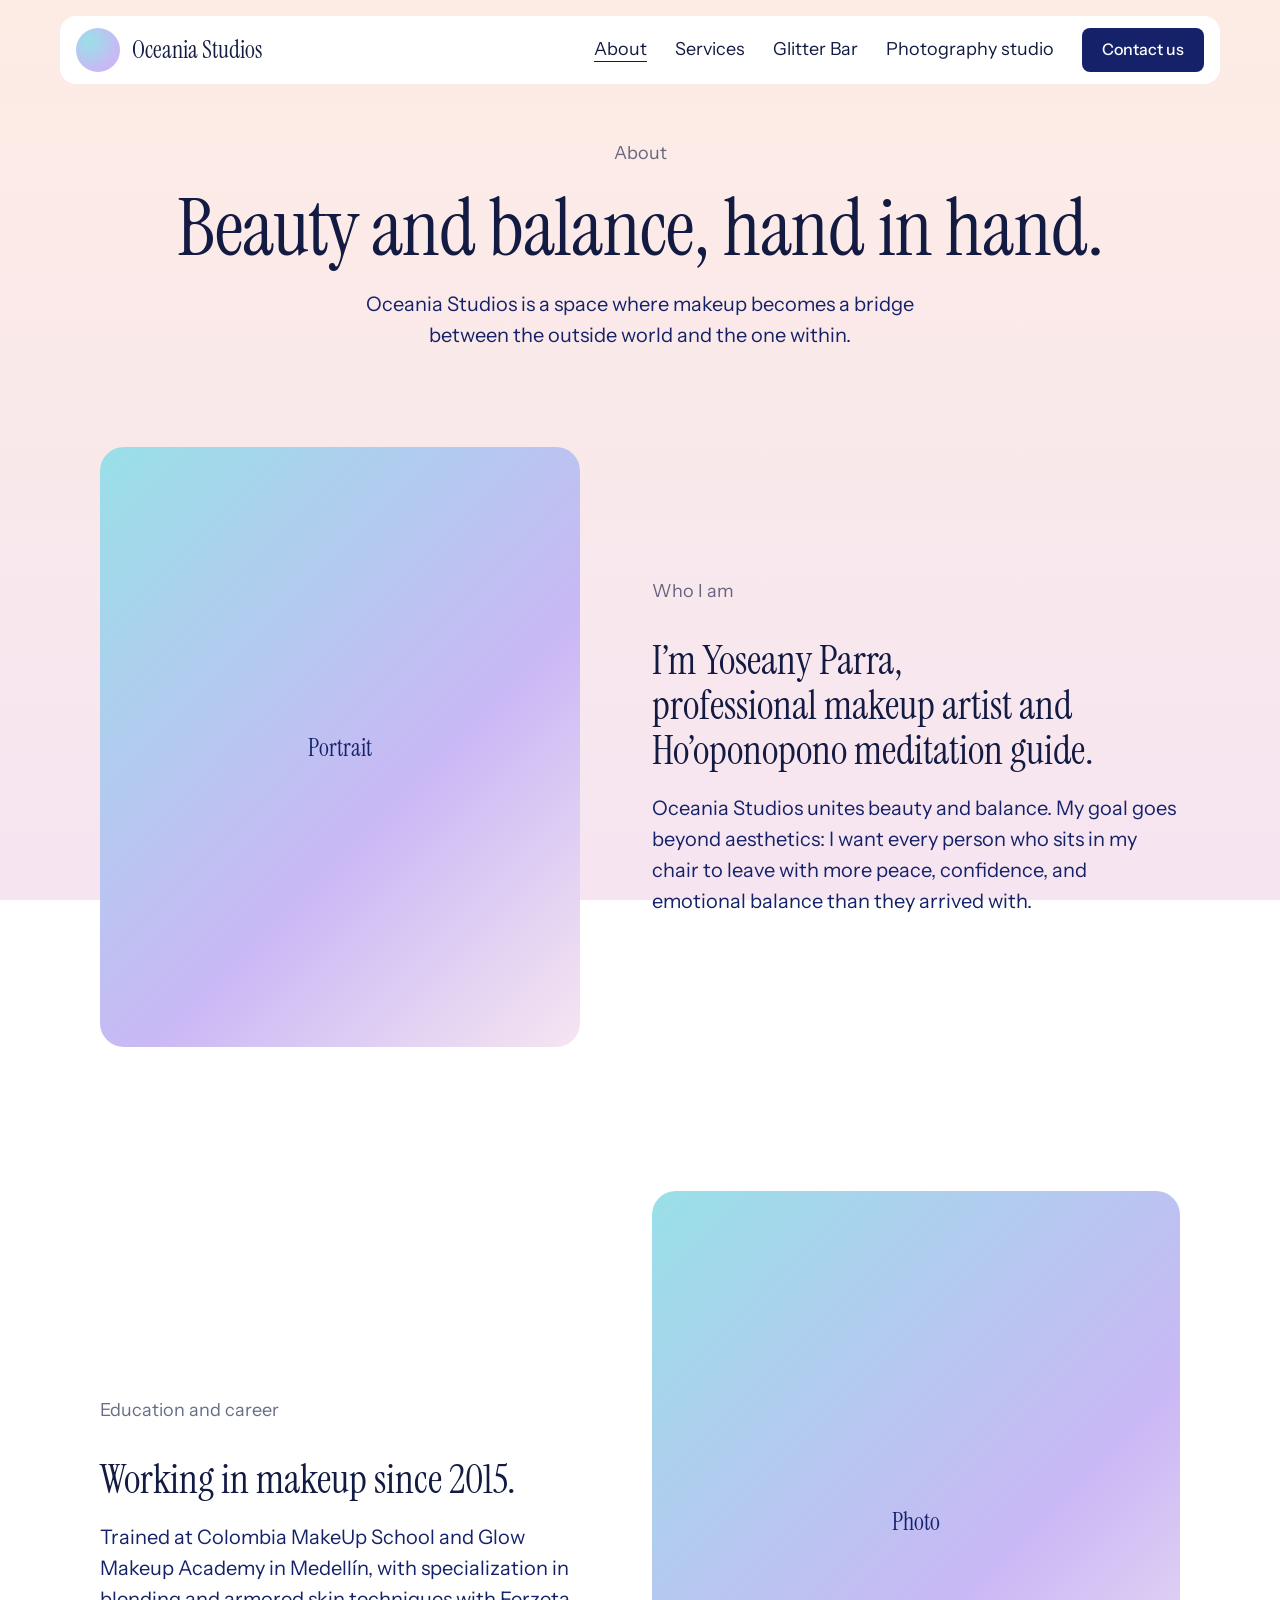
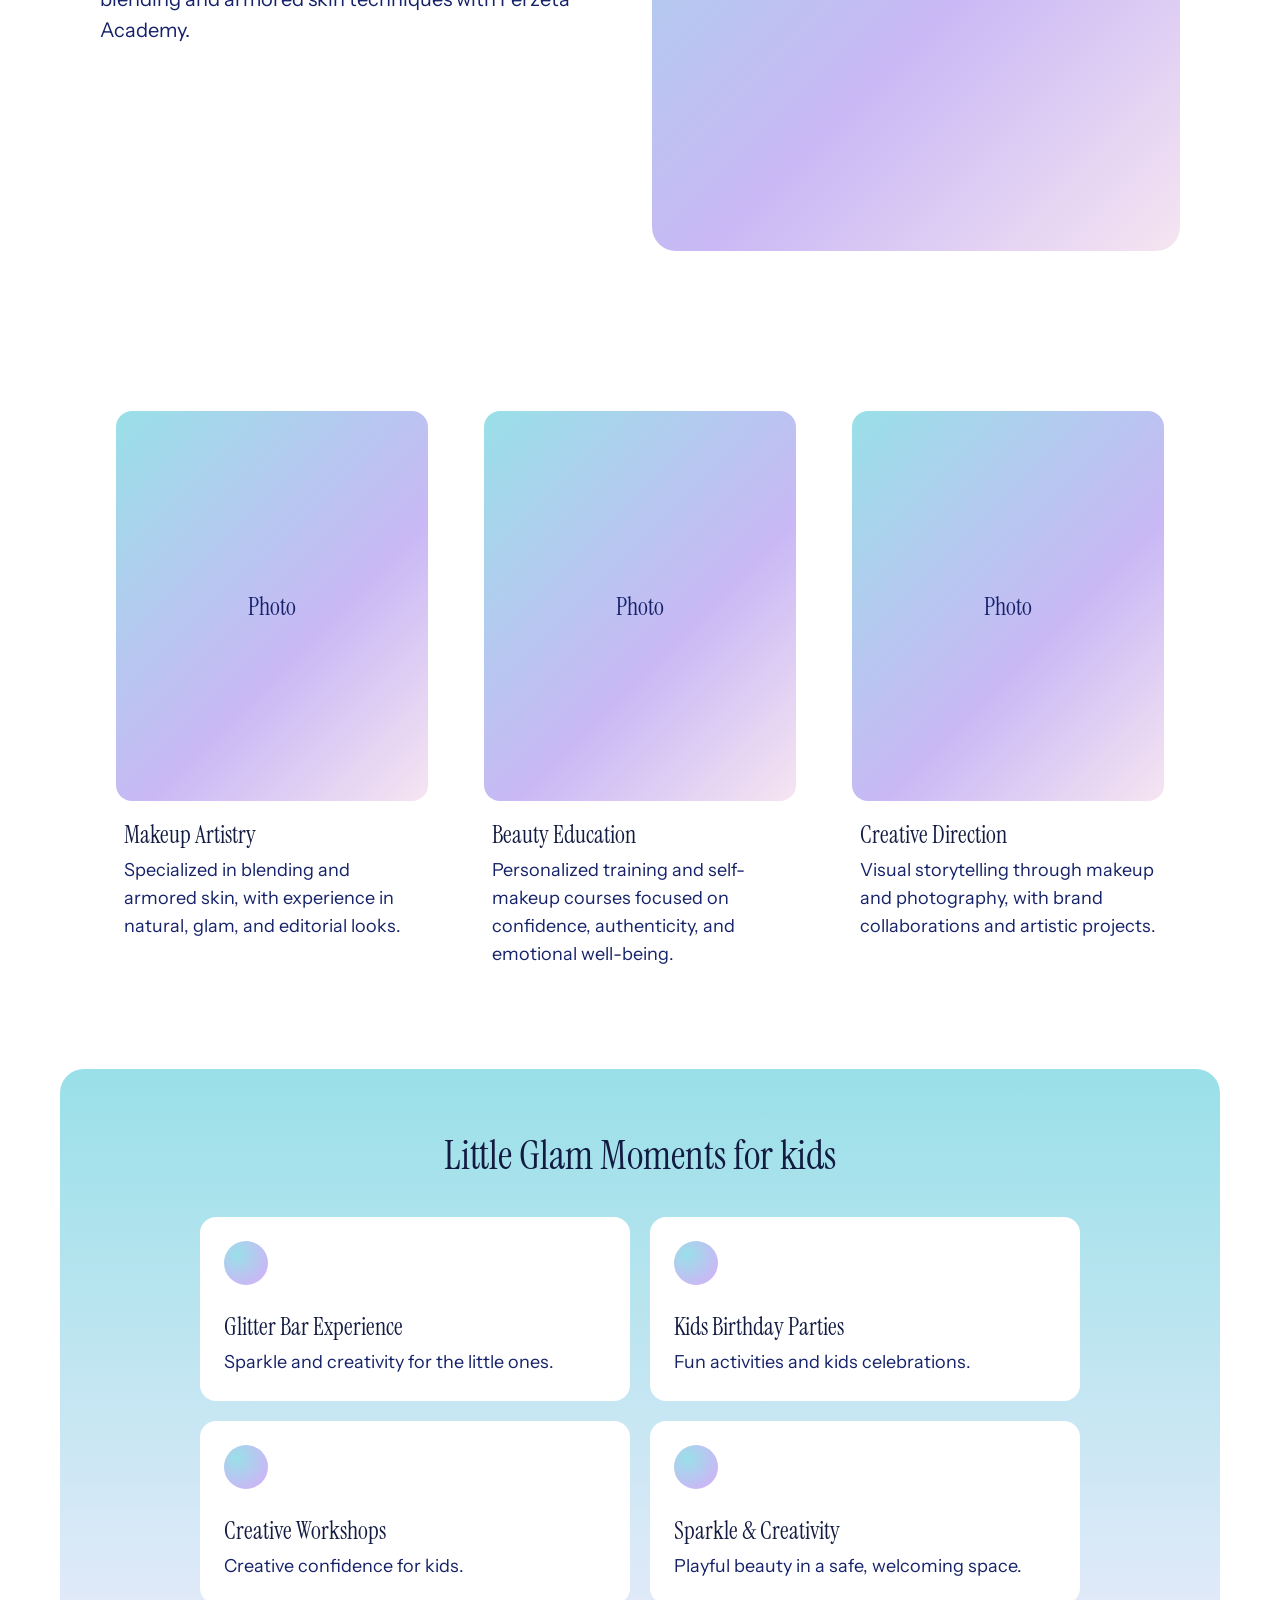
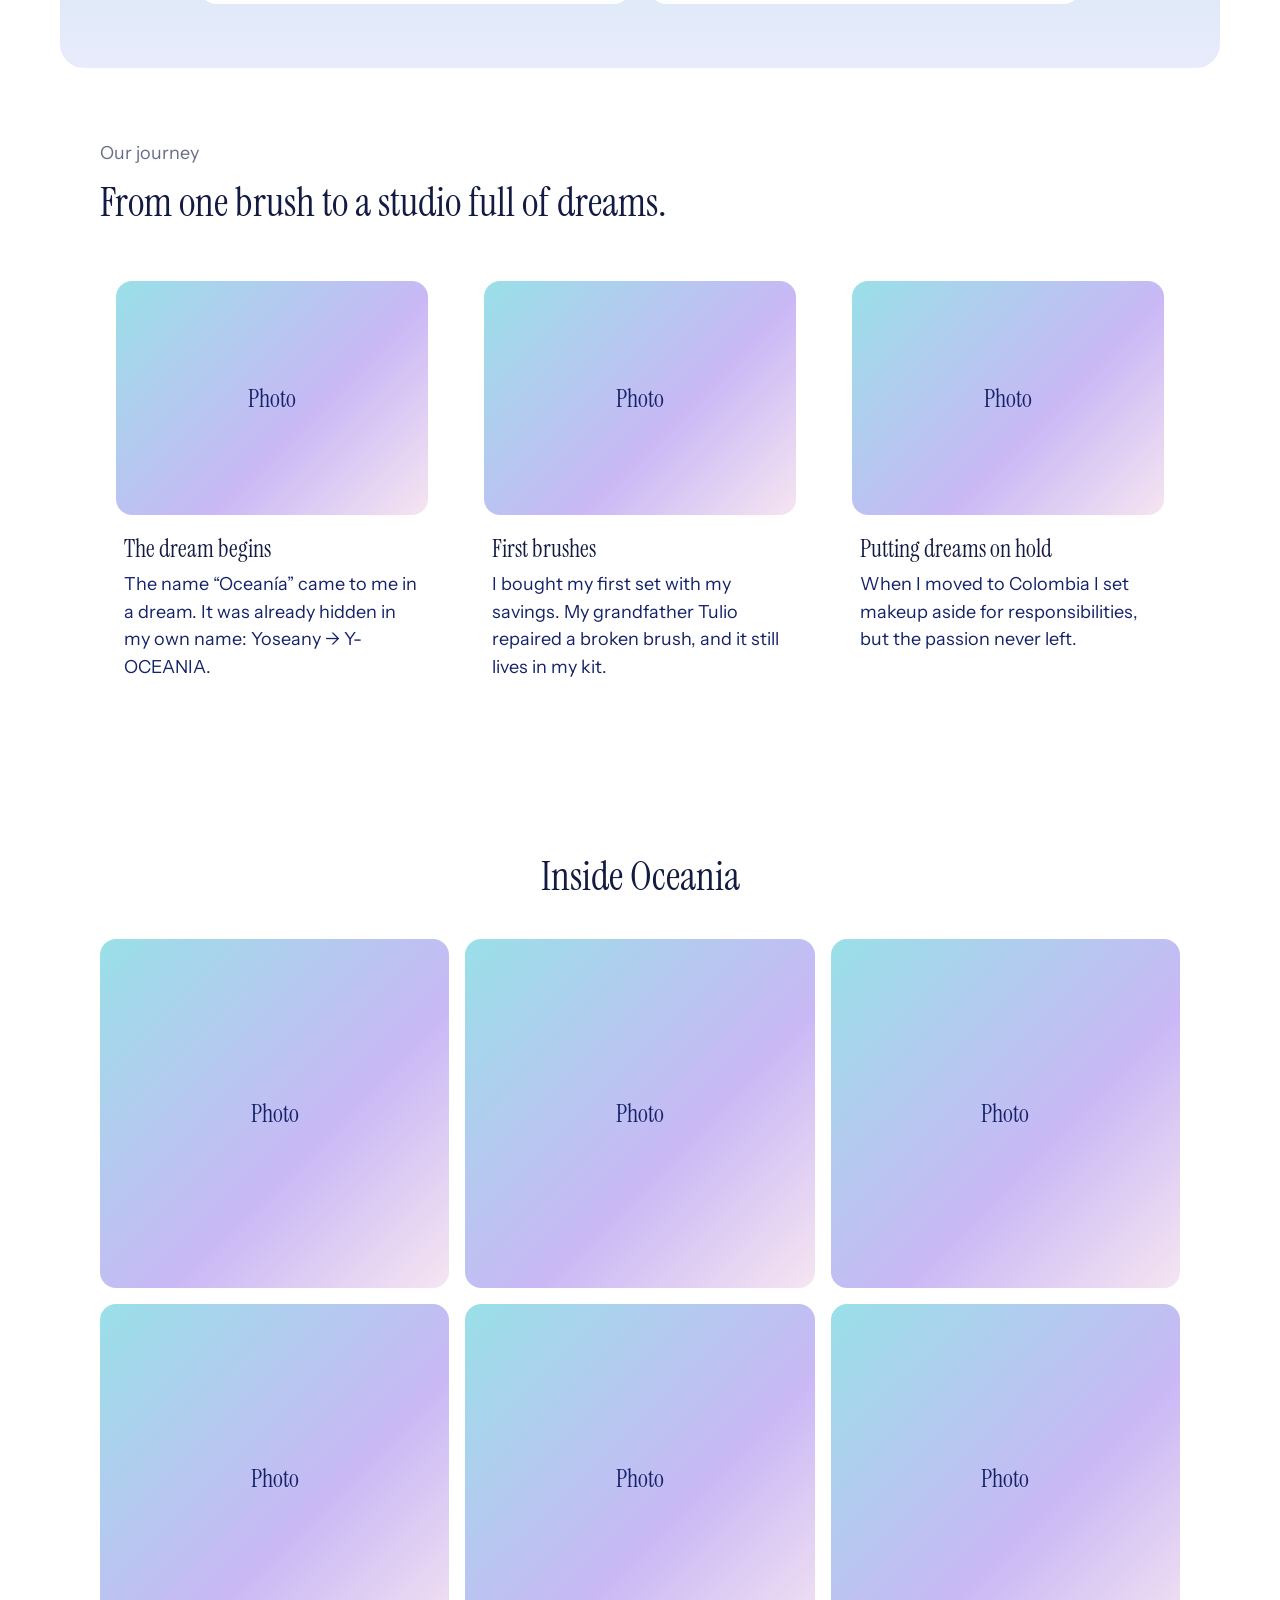
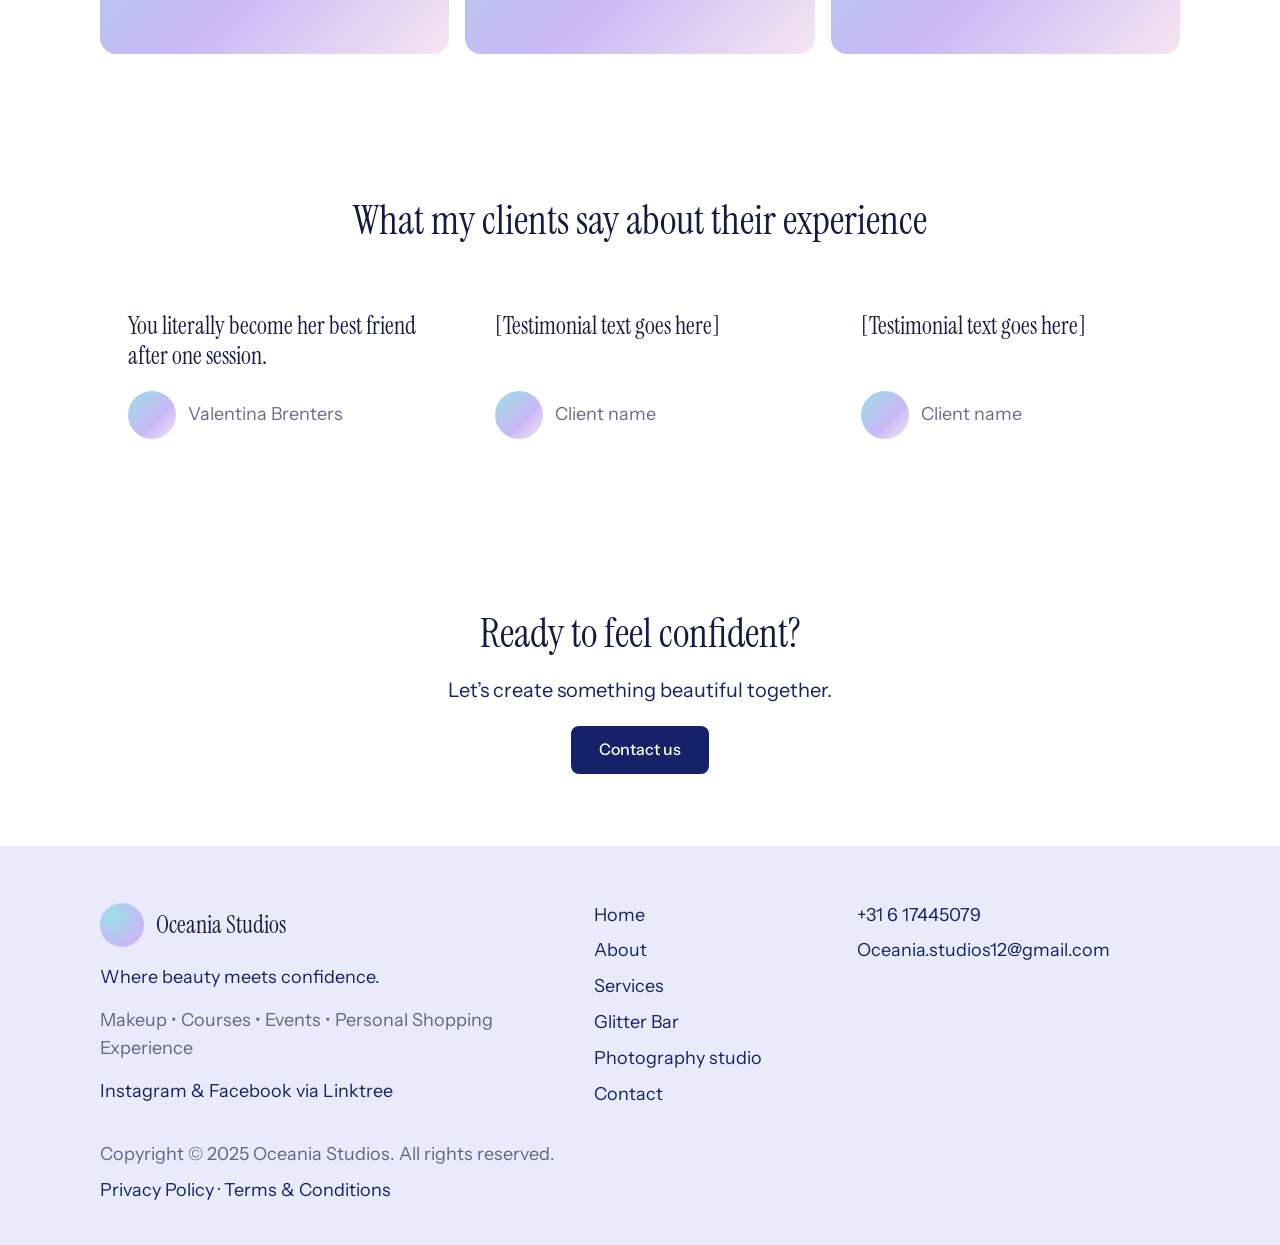
==== about.html @ 68b40352 "Oceania Studios website prototype Co-Authored-By: Claude Sonnet 5.5 <noreply@anthropic.com> Claude-S" ====
<!doctype html>
<html lang="en">
<head>
  <meta charset="utf-8">
  <meta name="viewport" content="width=device-width, initial-scale=1">
  <title>About | Oceanía Studios</title>
  <meta name="description" content="Meet Yoseany Parra, professional makeup artist and Ho’oponopono meditation guide behind Oceanía Studios in Hilversum &amp; Amsterdam.">
  <link rel="preconnect" href="https://fonts.googleapis.com">
  <link rel="preconnect" href="https://fonts.gstatic.com" crossorigin>
  <link href="https://fonts.googleapis.com/css2?family=Instrument+Sans:wght@400;500;600&family=Instrument+Serif:ital@0;1&display=swap" rel="stylesheet">
  <link rel="stylesheet" href="styles.css">
</head>
<body>

  <a class="skip" href="#main">Skip to content</a>
  <header class="site-header">
    <div class="bar">
      <a class="brand" href="index.html" aria-label="Oceania Studios, home">
        <span class="brand-mark" aria-hidden="true"></span>
        <span>Oceania Studios</span>
      </a>
      <button class="menu-toggle" type="button" aria-expanded="false" aria-controls="main-nav" aria-label="Open menu">
        <span></span><span></span><span></span>
      </button>
      <nav id="main-nav" class="main-nav" aria-label="Main">
        <ul>
          <li><a href="about.html" aria-current="page">About</a></li><li><a href="services.html">Services</a></li><li><a href="glitter-bar.html">Glitter Bar</a></li><li><a href="photography-studio.html">Photography studio</a></li><li><a class="button button-small" href="contact.html">Contact us</a></li>
        </ul>
      </nav>
    </div>
  </header>

  <main id="main">

    <section class="page-hero">
      <p class="kicker rv">About</p>
      <h1 class="rv">Beauty and balance, hand in hand.</h1>
      <p class="lead rv">Oceania Studios is a space where makeup becomes a bridge between the outside world and the one within.</p>
      
    </section>

    <section class="split">
      <div class="ph ph-tall rv" role="img" aria-label="Placeholder: Portrait" data-label="Portrait"></div>
      <div class="split-copy">
        <p class="kicker rv">Who I am</p>
        <h2 class="rv">I’m Yoseany Parra, professional makeup artist and Ho’oponopono meditation guide.</h2>
        <p class="lead rv">Oceania Studios unites beauty and balance. My goal goes beyond aesthetics: I want every person who sits in my chair to leave with more peace, confidence, and emotional balance than they arrived with.</p>
      </div>
    </section>

    <section class="split split-flip">
      <div class="split-copy">
        <p class="kicker rv">Education and career</p>
        <h2 class="rv">Working in makeup since 2015.</h2>
        <p class="lead rv">Trained at Colombia MakeUp School and Glow Makeup Academy in Medellín, with specialization in blending and armored skin techniques with Ferzeta Academy.</p>
      </div>
      <div class="ph ph-tall rv" role="img" aria-label="Placeholder: Photo" data-label="Photo"></div>
    </section>

    <section class="services-cards" aria-label="What I do">
      <article class="card rv">
        <div class="ph ph-card" role="img" aria-label="Placeholder: Photo" data-label="Photo"></div>
        <h3>Makeup Artistry</h3>
        <p>Specialized in blending and armored skin, with experience in natural, glam, and editorial looks.</p>
      </article>
      <article class="card rv" style="--i:1">
        <div class="ph ph-card" role="img" aria-label="Placeholder: Photo" data-label="Photo"></div>
        <h3>Beauty Education</h3>
        <p>Personalized training and self-makeup courses focused on confidence, authenticity, and emotional well-being.</p>
      </article>
      <article class="card rv" style="--i:2">
        <div class="ph ph-card" role="img" aria-label="Placeholder: Photo" data-label="Photo"></div>
        <h3>Creative Direction</h3>
        <p>Visual storytelling through makeup and photography, with brand collaborations and artistic projects.</p>
      </article>
    </section>

    <section class="values panel">
      <h2 class="rv">Little Glam Moments for kids</h2>
      <ul class="values-grid">
        <li class="rv"><span class="dot dot-lg" aria-hidden="true"></span><h3>Glitter Bar Experience</h3><p>Sparkle and creativity for the little ones.</p></li>
        <li class="rv" style="--i:1"><span class="dot dot-lg" aria-hidden="true"></span><h3>Kids Birthday Parties</h3><p>Fun activities and kids celebrations.</p></li>
        <li class="rv"><span class="dot dot-lg" aria-hidden="true"></span><h3>Creative Workshops</h3><p>Creative confidence for kids.</p></li>
        <li class="rv" style="--i:1"><span class="dot dot-lg" aria-hidden="true"></span><h3>Sparkle &amp; Creativity</h3><p>Playful beauty in a safe, welcoming space.</p></li>
      </ul>
    </section>

    <section class="journey" aria-labelledby="j-title">
      <p class="kicker rv">Our journey</p>
      <h2 id="j-title" class="rv">From one brush to a studio full of dreams.</h2>
      <ol class="timeline">
        <li class="rv">
          <div class="ph ph-card" role="img" aria-label="Placeholder: Photo" data-label="Photo"></div>
          <h3>The dream begins</h3>
          <p>The name “Oceanía” came to me in a dream. It was already hidden in my own name: Yoseany → Y-OCEANIA.</p>
        </li>
        <li class="rv" style="--i:1">
          <div class="ph ph-card" role="img" aria-label="Placeholder: Photo" data-label="Photo"></div>
          <h3>First brushes</h3>
          <p>I bought my first set with my savings. My grandfather Tulio repaired a broken brush, and it still lives in my kit.</p>
        </li>
        <li class="rv" style="--i:2">
          <div class="ph ph-card" role="img" aria-label="Placeholder: Photo" data-label="Photo"></div>
          <h3>Putting dreams on hold</h3>
          <p>When I moved to Colombia I set makeup aside for responsibilities, but the passion never left.</p>
        </li>
      </ol>
    </section>

    <section class="gallery" aria-labelledby="g-title">
      <h2 id="g-title" class="rv">Inside Oceania</h2>
      <ul class="gallery-grid"><li class="rv"><div class="ph " role="img" aria-label="Placeholder: Photo" data-label="Photo" style="aspect-ratio:1"></div></li><li class="rv"><div class="ph " role="img" aria-label="Placeholder: Photo" data-label="Photo" style="aspect-ratio:1"></div></li><li class="rv"><div class="ph " role="img" aria-label="Placeholder: Photo" data-label="Photo" style="aspect-ratio:1"></div></li><li class="rv"><div class="ph " role="img" aria-label="Placeholder: Photo" data-label="Photo" style="aspect-ratio:1"></div></li><li class="rv"><div class="ph " role="img" aria-label="Placeholder: Photo" data-label="Photo" style="aspect-ratio:1"></div></li><li class="rv"><div class="ph " role="img" aria-label="Placeholder: Photo" data-label="Photo" style="aspect-ratio:1"></div></li></ul>
    </section>
    <section class="testimonials" aria-labelledby="t-title">
      <h2 id="t-title" class="rv">What my clients say about their experience</h2>
      <!-- TODO: paste her real testimonials (names, quotes, photos) from the Framer site -->
      <div class="quote-grid">
        <figure class="quote rv">
          <blockquote>You literally become her best friend after one session.</blockquote>
          <figcaption><div class="ph ph-avatar" role="img" aria-label="Placeholder: Photo" data-label="Photo"></div><span>Valentina Brenters</span></figcaption>
        </figure>
        <figure class="quote rv">
          <blockquote>[Testimonial text goes here]</blockquote>
          <figcaption><div class="ph ph-avatar" role="img" aria-label="Placeholder: Photo" data-label="Photo"></div><span>Client name</span></figcaption>
        </figure>
        <figure class="quote rv">
          <blockquote>[Testimonial text goes here]</blockquote>
          <figcaption><div class="ph ph-avatar" role="img" aria-label="Placeholder: Photo" data-label="Photo"></div><span>Client name</span></figcaption>
        </figure>
      </div>
    </section>
    <section class="cta">
      <h2 class="rv">Ready to feel confident?</h2>
      <p class="lead rv">Let’s create something beautiful together.</p>
      <a class="button rv" href="contact.html">Contact us</a>
    </section>
  </main>

  <footer class="site-footer">
    <div class="footer-brand">
      <a class="brand" href="index.html">
        <span class="brand-mark" aria-hidden="true"></span>
        <span>Oceania Studios</span>
      </a>
      <p>Where beauty meets confidence.</p>
      <p class="muted">Makeup • Courses • Events • Personal Shopping Experience</p>
      <!-- TODO: replace with her real Instagram and Facebook profile URLs -->
      <p class="social"><a href="https://linktr.ee/oceania.studios">Instagram &amp; Facebook via Linktree</a></p>
    </div>
    <nav class="footer-nav" aria-label="Footer">
      <ul>
        <li><a href="index.html">Home</a></li>
        <li><a href="about.html">About</a></li>
        <li><a href="services.html">Services</a></li>
        <li><a href="glitter-bar.html">Glitter Bar</a></li>
        <li><a href="photography-studio.html">Photography studio</a></li>
        <li><a href="contact.html">Contact</a></li>
      </ul>
    </nav>
    <div class="footer-contact">
      <p><a href="tel:+31617445079">+31 6 17445079</a></p>
      <p><a href="mailto:Oceania.studios12@gmail.com">Oceania.studios12@gmail.com</a></p>
    </div>
    <div class="footer-legal">
      <p class="muted">Copyright © 2025 Oceania Studios. All rights reserved.</p>
      <p><a href="privacy-policy.html">Privacy Policy</a> · <a href="terms-conditions.html">Terms &amp; Conditions</a></p>
    </div>
  </footer>

  <script src="script.js"></script>
</body>
</html>
---- styles.css ----
/* Oceania Studios — home page
   Palette and type taken from the current site:
   Instrument Serif for headings, Instrument Sans for text, navy ink on a soft peach-to-pink wash. */

:root {
  --ink: #131b42;
  --navy: #152269;
  --navy-soft: rgba(19, 27, 66, 0.64);
  --lavender: #e9ebfb;
  --peach: #fdece4;
  --pink: #f6e5f1;
  --white: #ffffff;
  --turquoise: #4bb1bd;
  --aqua: #99e0e8;
  --periwinkle: #6877e3;

  --serif: "Instrument Serif", Georgia, "Times New Roman", serif;
  --sans: "Instrument Sans", system-ui, -apple-system, "Segoe UI", Roboto, sans-serif;

  --gutter: 24px;
  --max: 1160px;
  --radius: 8px;
  --radius-lg: 24px;
}

*,
*::before,
*::after { box-sizing: border-box; }

html { scroll-behavior: smooth; -webkit-text-size-adjust: 100%; }

body {
  margin: 0;
  font-family: var(--sans);
  font-size: 1.125rem;
  line-height: 1.55;
  color: var(--navy);
  background: linear-gradient(180deg, var(--peach) 0%, var(--pink) 100%) fixed;
  min-height: 100vh;
}

img { display: block; max-width: 100%; height: auto; }

h1, h2, h3 {
  font-family: var(--serif);
  font-weight: 400;
  color: var(--ink);
  margin: 0;
  text-wrap: balance;
}

h1 { font-size: clamp(2.5rem, 7vw, 5rem); line-height: 1.02; letter-spacing: -0.01em; }
h2 { font-size: clamp(1.75rem, 4vw, 2.5rem); line-height: 1.12; }
h3 { font-size: 1.5rem; line-height: 1.15; }

p { margin: 0; }

a { color: inherit; }

:focus-visible {
  outline: 3px solid var(--periwinkle);
  outline-offset: 3px;
  border-radius: 4px;
}

.lead { font-size: 1.25rem; max-width: 52ch; }
.kicker { color: var(--navy-soft); margin-bottom: 12px; }
.muted { color: var(--navy-soft); }

/* Buttons */
.button {
  display: inline-block;
  padding: 14px 28px;
  border: 0;
  border-radius: var(--radius);
  background: var(--navy);
  color: var(--white);
  font: 500 1rem/1 var(--sans);
  text-decoration: none;
  cursor: pointer;
  transition: background-color 0.2s ease;
}
.button:hover { background: var(--ink); }
.button-small { padding: 12px 20px; }

/* Header */
.site-header {
  position: sticky;
  top: 0;
  z-index: 10;
  padding: 16px var(--gutter) 0;
}

.bar {
  position: relative;
  max-width: var(--max);
  margin: 0 auto;
  display: flex;
  align-items: center;
  justify-content: space-between;
  gap: 16px;
  padding: 12px 16px;
  background: var(--white);
  border-radius: 16px;
}

.brand {
  display: inline-flex;
  align-items: center;
  gap: 12px;
  text-decoration: none;
  font-family: var(--serif);
  font-size: 1.5rem;
  color: var(--ink);
}
.brand-mark {
  width: 44px;
  height: 44px;
  flex: none;
  border-radius: 50%;
  background: radial-gradient(circle at 30% 30%, var(--aqua), #c9b8f5 70%);
}

/* Placeholders (swap for real photos before launch) */
.ph {
  display: grid;
  place-items: center;
  width: 100%;
  border-radius: 16px;
  background: linear-gradient(135deg, var(--aqua) 0%, #c9b8f5 60%, #f6e5f1 100%);
  color: var(--navy);
  font-family: var(--serif);
  font-size: 1.5rem;
}
.ph::after { content: attr(data-label); }
.ph-hero { width: min(100%, 420px); aspect-ratio: 1; border-radius: 50%; }
.ph-card { aspect-ratio: 4 / 5; margin-bottom: 20px; }
.ph-tall { aspect-ratio: 4 / 5; border-radius: var(--radius-lg); }

.dot {
  display: block;
  width: 28px;
  height: 28px;
  flex: none;
  border-radius: 50%;
  background: radial-gradient(circle at 30% 30%, var(--aqua), #c9b8f5 75%);
}
.dot-lg { width: 44px; height: 44px; }

.menu-toggle {
  display: grid;
  place-content: center;
  gap: 7px;
  width: 72px;
  height: 72px;
  padding: 0;
  background: transparent;
  border: 1px solid var(--navy);
  border-radius: var(--radius);
  cursor: pointer;
}
.menu-toggle span {
  display: block;
  width: 40px;
  height: 2px;
  background: var(--navy);
  transition: transform 0.2s ease, opacity 0.2s ease;
}
.menu-toggle[aria-expanded="true"] span:nth-child(1) { transform: translateY(9px) rotate(45deg); }
.menu-toggle[aria-expanded="true"] span:nth-child(2) { opacity: 0; }
.menu-toggle[aria-expanded="true"] span:nth-child(3) { transform: translateY(-9px) rotate(-45deg); }

.main-nav {
  display: none;
  position: absolute;
  top: calc(100% + 8px);
  left: 0;
  right: 0;
  padding: 16px;
  background: var(--white);
  border-radius: 16px;
  box-shadow: 0 12px 32px rgba(19, 27, 66, 0.12);
}
.main-nav.is-open { display: block; }
.main-nav ul { list-style: none; margin: 0; padding: 0; display: grid; gap: 4px; }
.main-nav a:not(.button) {
  display: block;
  padding: 12px 8px;
  text-decoration: none;
  color: var(--ink);
}
.main-nav a:not(.button):hover { text-decoration: underline; text-underline-offset: 4px; }
.main-nav .button { margin-top: 8px; text-align: center; width: 100%; }

/* Sections share the same container */
main > section {
  max-width: var(--max);
  margin: 0 auto;
  padding: 72px var(--gutter);
}

/* Hero */
.hero {
  display: grid;
  justify-items: center;
  text-align: center;
  gap: 24px;
  padding-top: 40px;
}
.hero .lead { max-width: 36ch; }

/* Intro */
.intro { text-align: center; }
.intro h2 { max-width: 30em; margin: 0 auto; }

/* Services */
.services-cards {
  display: grid;
  gap: 24px;
}
.card {
  background: var(--white);
  border-radius: var(--radius-lg);
  padding: 16px 16px 28px;
}
.card h3 { margin-bottom: 8px; padding: 0 8px; }
.card p { padding: 0 8px; color: var(--navy); }

/* Purpose */
.split {
  display: grid;
  gap: 40px;
  align-items: center;
}
.split-copy { display: grid; gap: 20px; justify-items: start; }
.promises { list-style: none; margin: 8px 0; padding: 0; display: grid; gap: 16px; }
.promises li { display: flex; align-items: center; gap: 16px; }

/* Values: same look as the current site, cards rise in as they enter the screen */
main > .panel {
  background: linear-gradient(180deg, var(--aqua) 0%, var(--lavender) 100%);
  border-radius: var(--radius-lg);
  padding-top: 64px;
  padding-bottom: 64px;
}
.values h2 { text-align: center; margin-bottom: 40px; }
.values-grid {
  list-style: none;
  margin: 0 auto;
  padding: 0;
  max-width: 880px;
  display: grid;
  grid-template-columns: minmax(0, 1fr);
  gap: 20px;
}
.values-grid li {
  display: grid;
  gap: 8px;
  align-content: start;
  padding: 24px;
  background: var(--white);
  border-radius: 16px;
}
.values-grid li .dot { margin-bottom: 20px; }

/* Motion: rise-and-fade on scroll, photos grow in, button label rolls on hover */
.rv {
  opacity: 0;
  transform: translateY(30px);
  transition: opacity 0.6s ease, transform 0.6s ease;
  transition-delay: calc(var(--i, 0) * 100ms);
}
.rv.ph { transform: scale(0.9); }
.rv.ph.is-in { transform: none; }
.rv.is-in { opacity: 1; transform: none; }

.roll {
  display: inline-block;
  height: 1.2em;
  line-height: 1.2;
  overflow: hidden;
  vertical-align: bottom;
}
.roll > span { display: block; transition: transform 0.3s ease; }
.button:hover .roll > span,
.button:focus-visible .roll > span { transform: translateY(-100%); }

/* Contact */
.contact {
  display: grid;
  gap: 32px;
}
.contact-copy { display: grid; gap: 16px; align-content: start; }
.contact-form {
  display: grid;
  gap: 8px;
  padding: 24px;
  background: var(--white);
  border-radius: var(--radius-lg);
}
.contact-form label { font-weight: 500; color: var(--ink); margin-top: 8px; }
.contact-form input,
.contact-form textarea {
  width: 100%;
  padding: 14px 16px;
  font: inherit;
  color: var(--ink);
  background: #f0f7ff;
  border: 1px solid transparent;
  border-radius: var(--radius);
}
.contact-form input:focus,
.contact-form textarea:focus { border-color: var(--periwinkle); outline: none; box-shadow: 0 0 0 3px rgba(104, 119, 227, 0.25); }
.contact-form textarea { resize: vertical; }
.contact-form .button { margin-top: 16px; justify-self: start; }

/* Footer */
.site-footer {
  background: var(--lavender);
  padding: 56px max(var(--gutter), calc((100% - var(--max)) / 2 + var(--gutter))) 40px;
  display: grid;
  gap: 32px;
}
.site-footer p + p { margin-top: 8px; }
.site-footer ul { list-style: none; margin: 0; padding: 0; display: grid; gap: 8px; }
.site-footer a { text-decoration: none; }
.site-footer a:hover { text-decoration: underline; text-underline-offset: 4px; }
.footer-brand { display: grid; gap: 4px; }
.footer-brand .brand { margin-bottom: 12px; }

/* Tablet and up */
@media (min-width: 760px) {
  :root { --gutter: 40px; }

  .services-cards { grid-template-columns: repeat(3, 1fr); }
  .services-cards.two { grid-template-columns: repeat(2, 1fr); }
  .values-grid { grid-template-columns: repeat(2, minmax(0, 1fr)); }
  .contact { grid-template-columns: 1fr 1fr; gap: 56px; }

  .site-footer {
    grid-template-columns: 2fr 1fr 1.4fr;
  }
  .footer-legal { grid-column: 1 / -1; }
}

/* Desktop: inline navigation */
@media (min-width: 980px) {
  .menu-toggle { display: none; }

  .main-nav {
    display: block;
    position: static;
    padding: 0;
    background: transparent;
    box-shadow: none;
  }
  .main-nav ul { display: flex; align-items: center; gap: 28px; }
  .main-nav a:not(.button) { padding: 8px 0; }
  .main-nav .button { margin: 0; width: auto; }

  .split { grid-template-columns: 1fr 1.1fr; gap: 72px; }
  .hero { padding-top: 64px; }
}

@media (prefers-reduced-motion: reduce) {
  html { scroll-behavior: auto; }
  * { transition: none !important; }
}

/* ---------- Multi-page additions ---------- */
.skip { position: absolute; left: -999px; top: 8px; background: var(--navy); color: #fff; padding: 10px 16px; border-radius: 8px; z-index: 20; }
.skip:focus { left: 8px; }
.main-nav a[aria-current="page"]:not(.button) { text-decoration: underline; text-underline-offset: 6px; }

.hero > * { animation: rise .7s ease both; }
.hero > :nth-child(2) { animation-delay: .1s; }
.hero > :nth-child(3) { animation-delay: .2s; }
.hero > :nth-child(4) { animation-delay: .3s; }
@keyframes rise { from { opacity: 0; transform: translateY(24px); } to { opacity: 1; transform: none; } }

.page-hero { text-align: center; display: grid; justify-items: center; gap: 20px; padding-top: 56px; padding-bottom: 24px; }
.page-hero .kicker { margin: 0; }
.page-hero .lead { max-width: 46ch; }

.ph-avatar { width: 48px; border-radius: 50%; aspect-ratio: 1; font-size: 0; flex: none; }
.ph-avatar::after { content: ""; }
.ph-video { aspect-ratio: 16 / 9; border-radius: var(--radius-lg); }
.ph-map { aspect-ratio: 4 / 3; border-radius: var(--radius-lg); }

.split-copy .button { margin-top: 8px; }
.service-row h2 { max-width: 14em; }

.panel h2 { text-align: center; margin-bottom: 40px; }
.included { list-style: none; margin: 0 auto; padding: 0; max-width: 880px; display: grid; gap: 14px; }
.included li { display: flex; align-items: center; gap: 16px; background: var(--white); padding: 16px 20px; border-radius: 16px; }

.journey h2 { max-width: 20em; margin-bottom: 40px; }
.journey .kicker { margin-bottom: 12px; }
.timeline { list-style: none; margin: 0; padding: 0; display: grid; gap: 24px; }
.timeline li { background: var(--white); border-radius: var(--radius-lg); padding: 16px 16px 28px; }
.timeline h3 { margin-bottom: 8px; padding: 0 8px; }
.timeline p { padding: 0 8px; }
.timeline .ph { aspect-ratio: 4 / 3; margin-bottom: 20px; }

.gallery h2, .testimonials h2, .faq h2 { text-align: center; margin-bottom: 40px; }
.gallery-grid { list-style: none; margin: 0; padding: 0; display: grid; grid-template-columns: repeat(2, 1fr); gap: 12px; }
.gallery-grid .ph { border-radius: 16px; }

.quote-grid { display: grid; gap: 20px; }
.quote { margin: 0; background: var(--white); border-radius: var(--radius-lg); padding: 28px; display: grid; gap: 20px; align-content: space-between; }
.quote blockquote { margin: 0; font-family: var(--serif); font-size: 1.5rem; line-height: 1.25; color: var(--ink); }
.quote figcaption { display: flex; align-items: center; gap: 12px; color: var(--navy-soft); }

.stats { display: grid; grid-template-columns: repeat(2, 1fr); gap: 20px; text-align: center; }
.stat strong { display: block; font-family: var(--serif); font-weight: 400; font-size: clamp(2.5rem, 7vw, 4rem); color: var(--ink); line-height: 1; }
.stat span { color: var(--navy-soft); }

.cta { text-align: center; display: grid; justify-items: center; gap: 20px; }
.cta .lead { max-width: 40ch; }

.faq { max-width: 820px !important; }
.faq details { background: var(--white); border-radius: 16px; padding: 4px 20px; margin-bottom: 12px; }
.faq summary { cursor: pointer; padding: 16px 0; font-weight: 500; color: var(--ink); }
.faq details p { padding-bottom: 16px; }

.contact-form h2 { font-size: 1.75rem; }
.small { font-size: .95rem; margin-top: 8px; }

.legal { max-width: 760px !important; }
.legal h1 { font-size: clamp(2.25rem, 6vw, 3.5rem); margin-bottom: 16px; }
.legal h2 { font-size: 1.5rem; margin: 32px 0 8px; }
.legal p + p { margin-top: 12px; }

@media (min-width: 760px) {
  .gallery-grid { grid-template-columns: repeat(3, 1fr); gap: 16px; }
  .quote-grid { grid-template-columns: repeat(3, 1fr); }
  .stats { grid-template-columns: repeat(4, 1fr); }
  .included { grid-template-columns: repeat(2, 1fr); }
  .timeline { grid-template-columns: repeat(3, 1fr); }
}
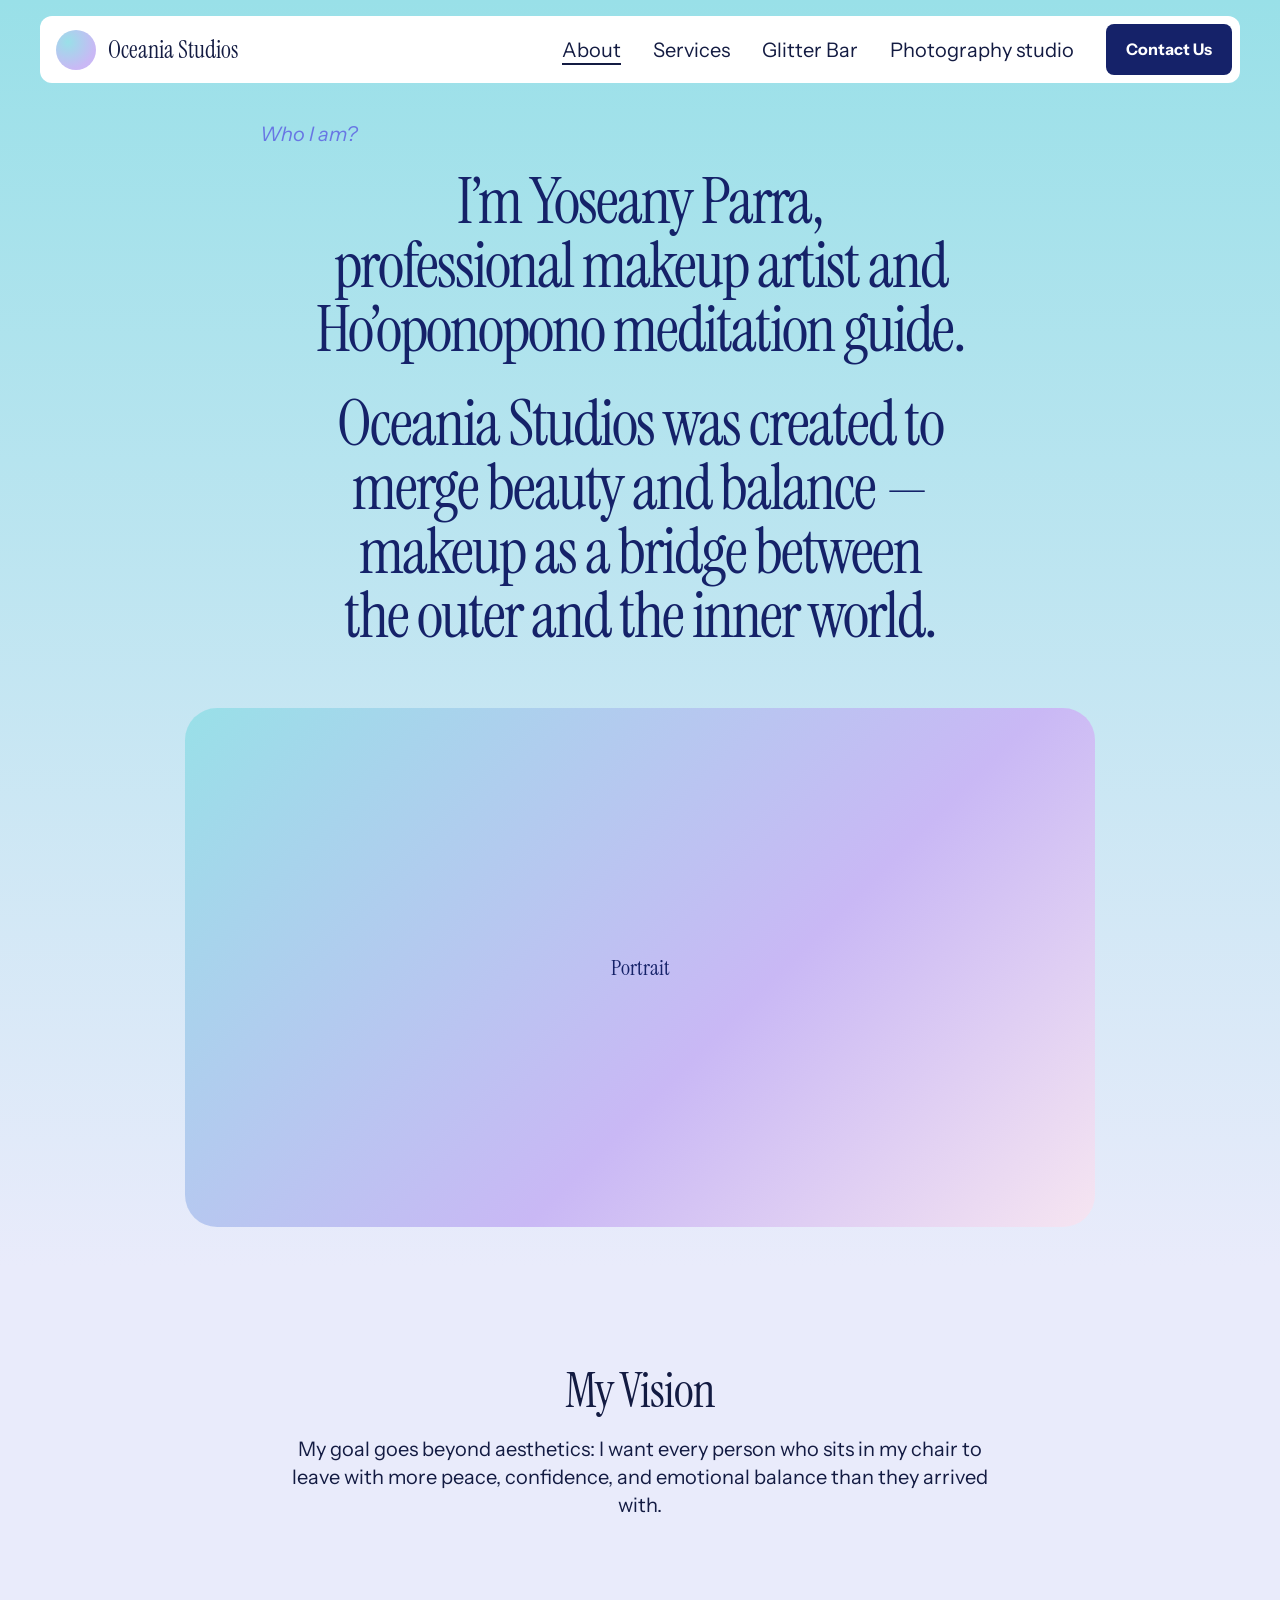
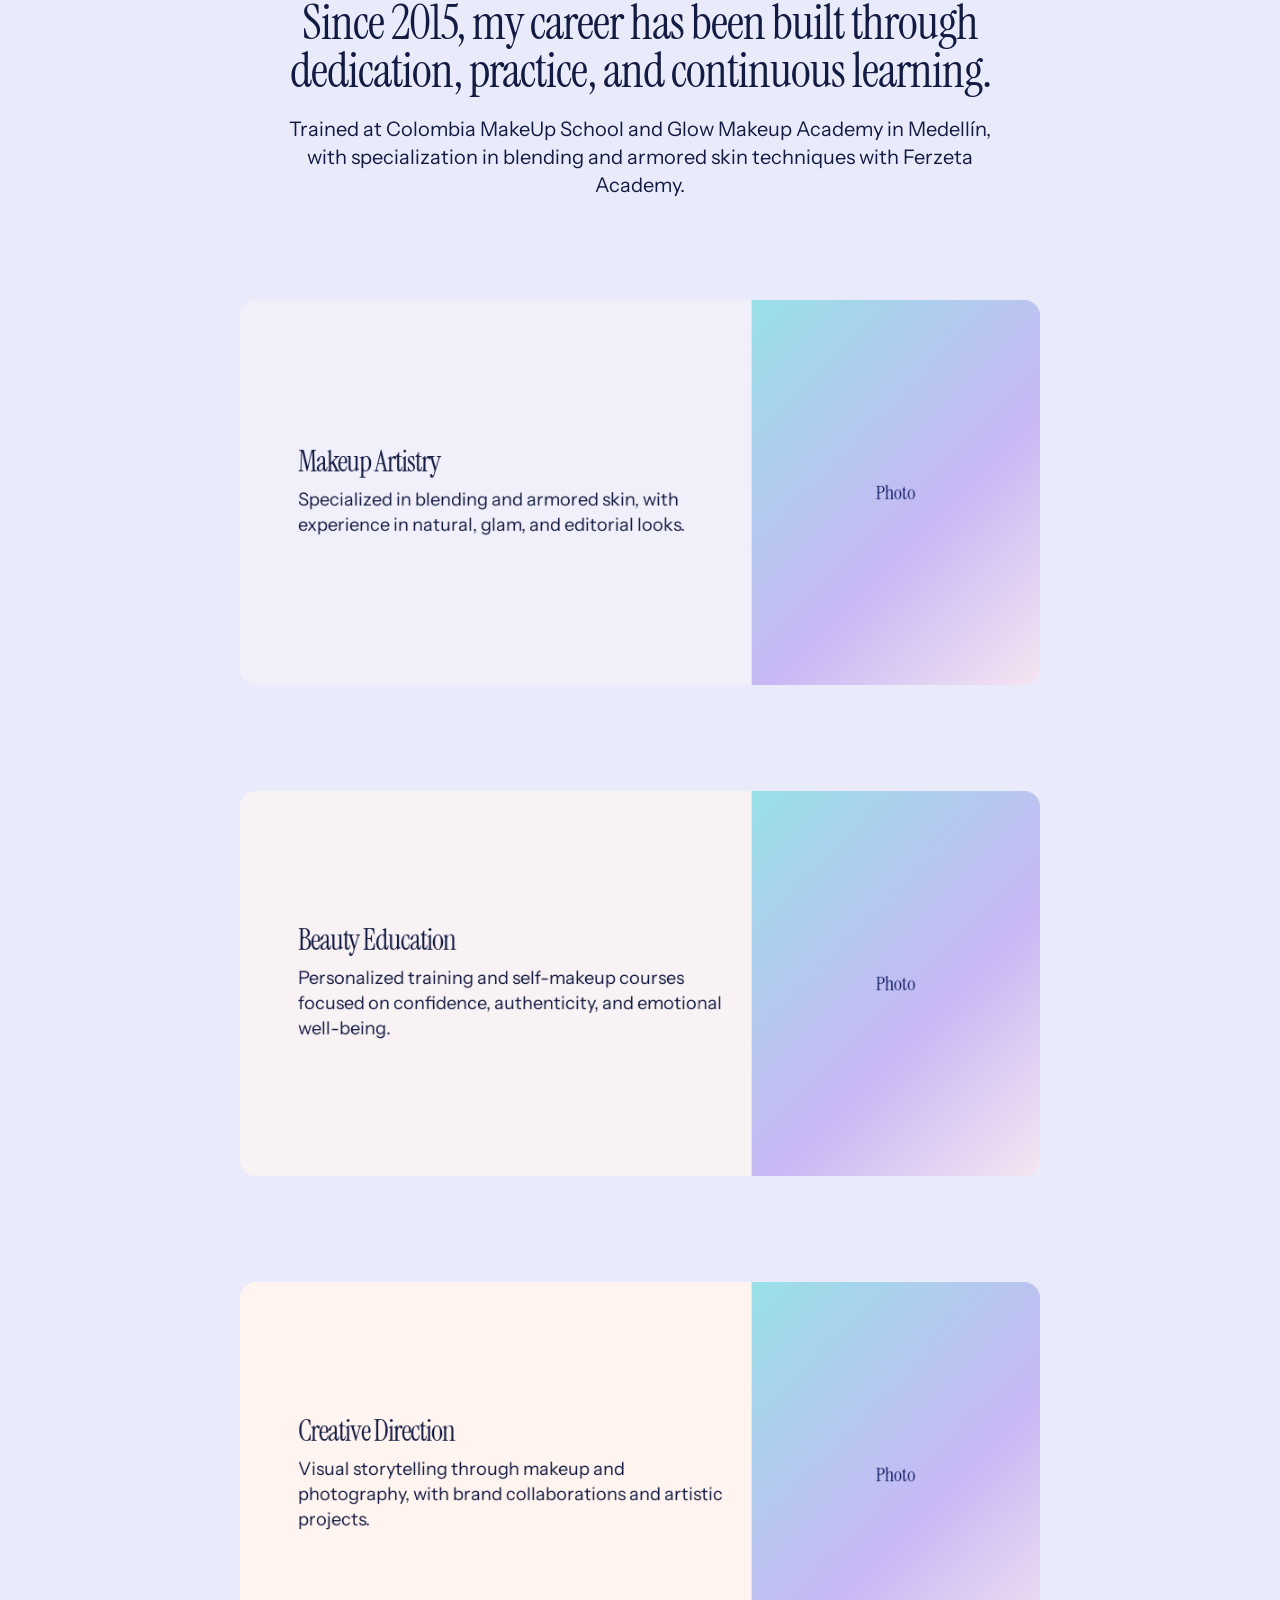
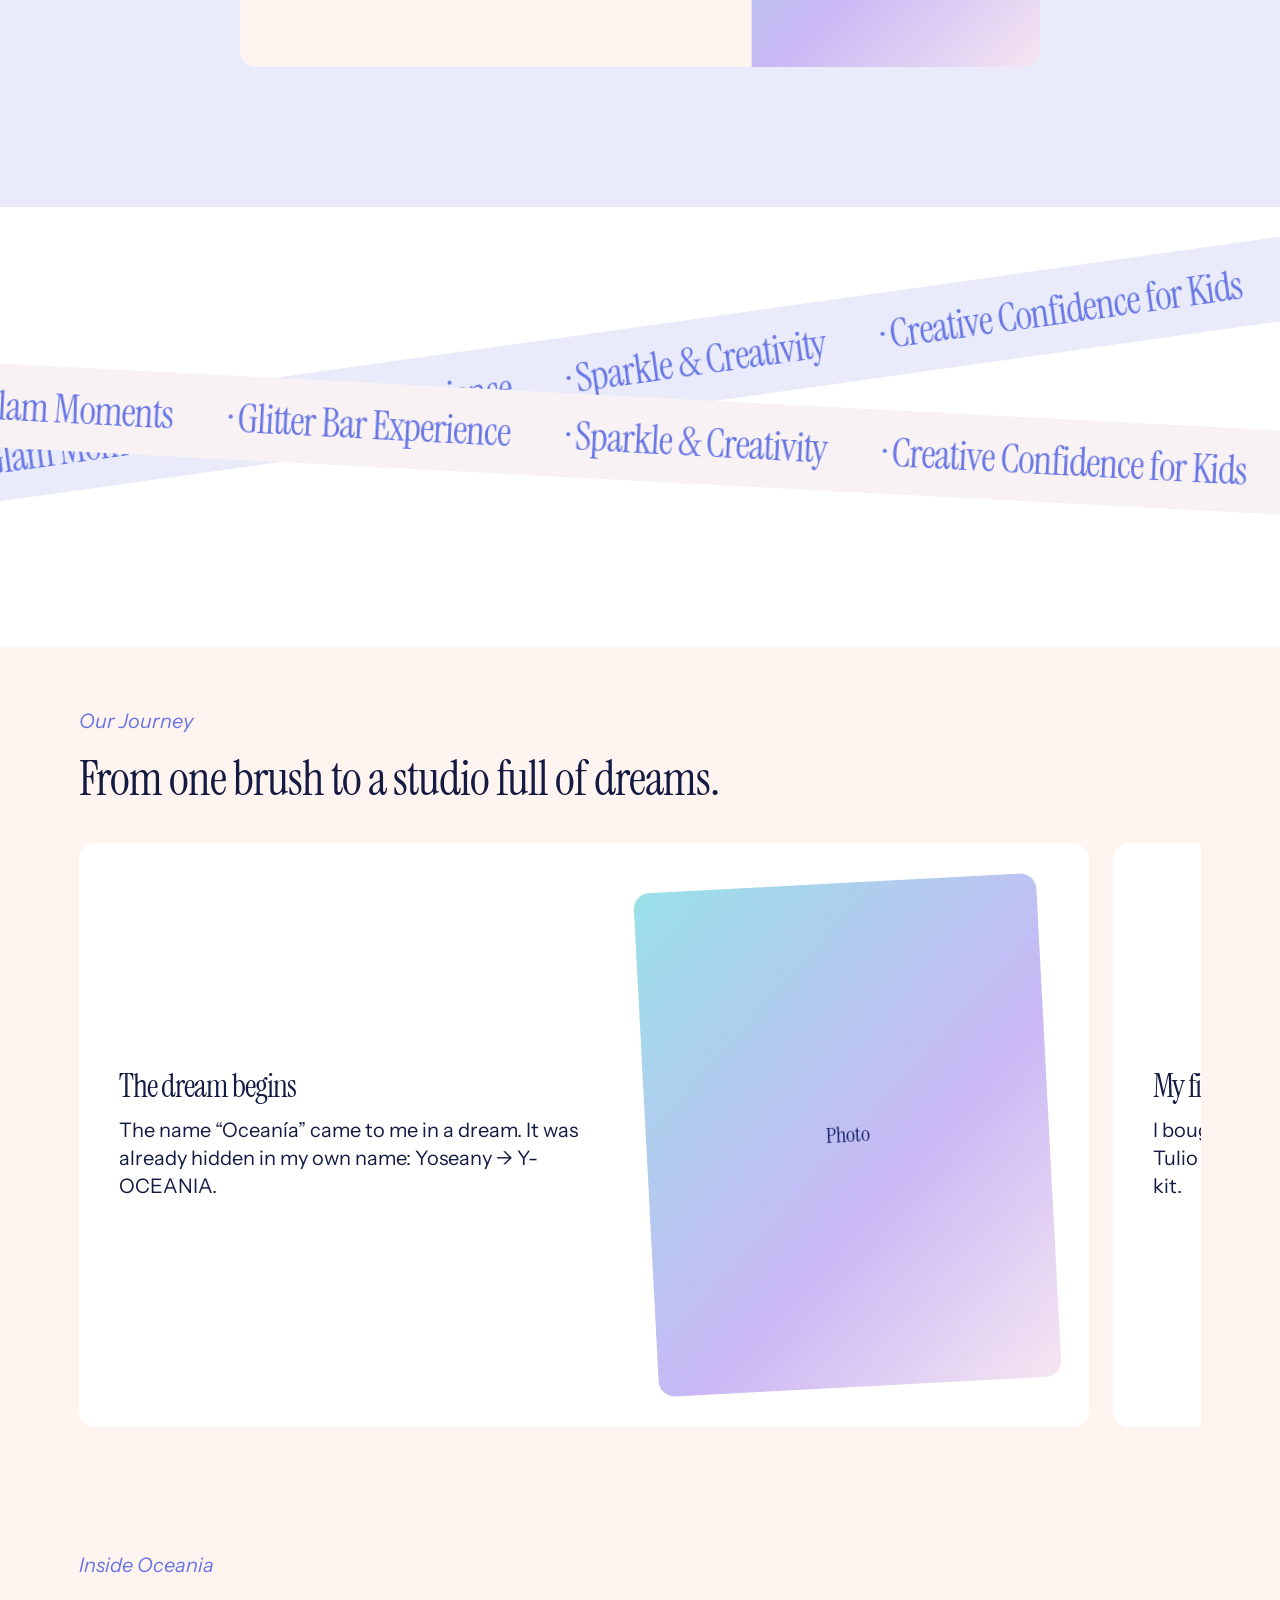
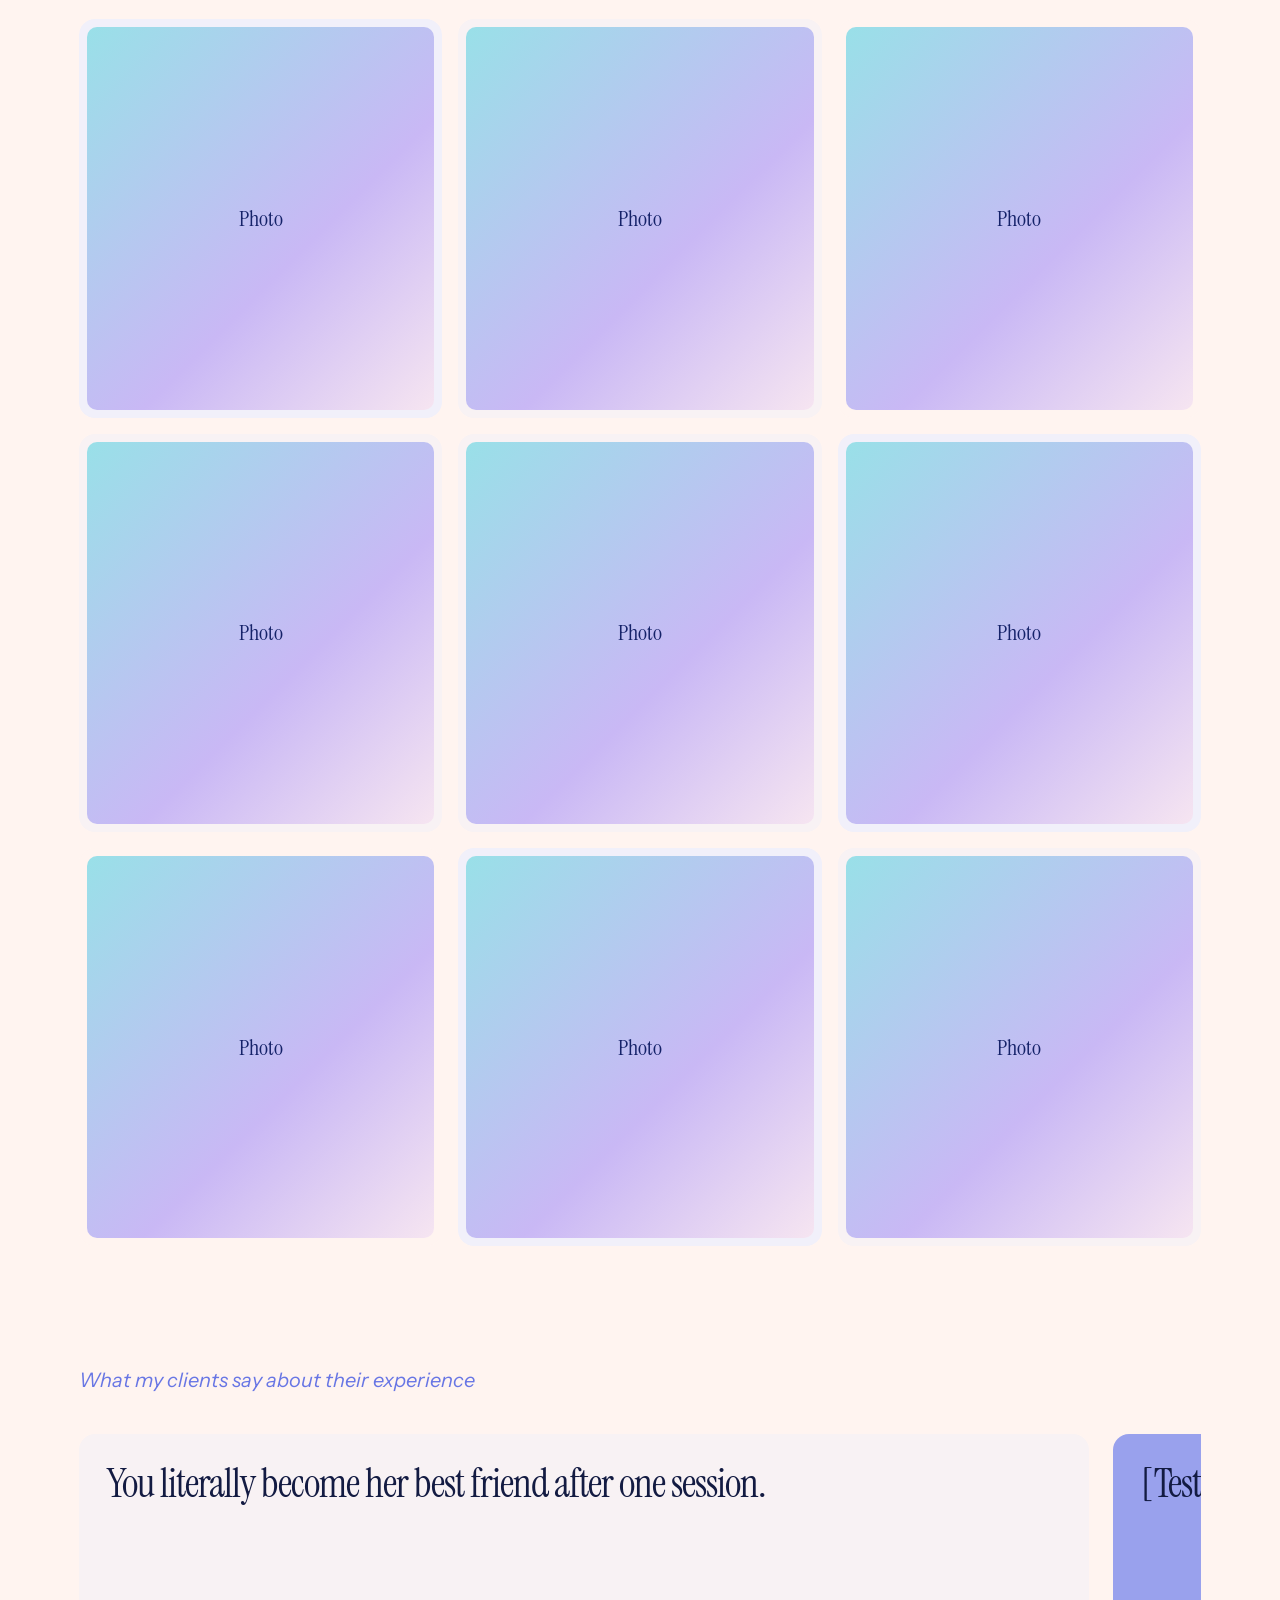
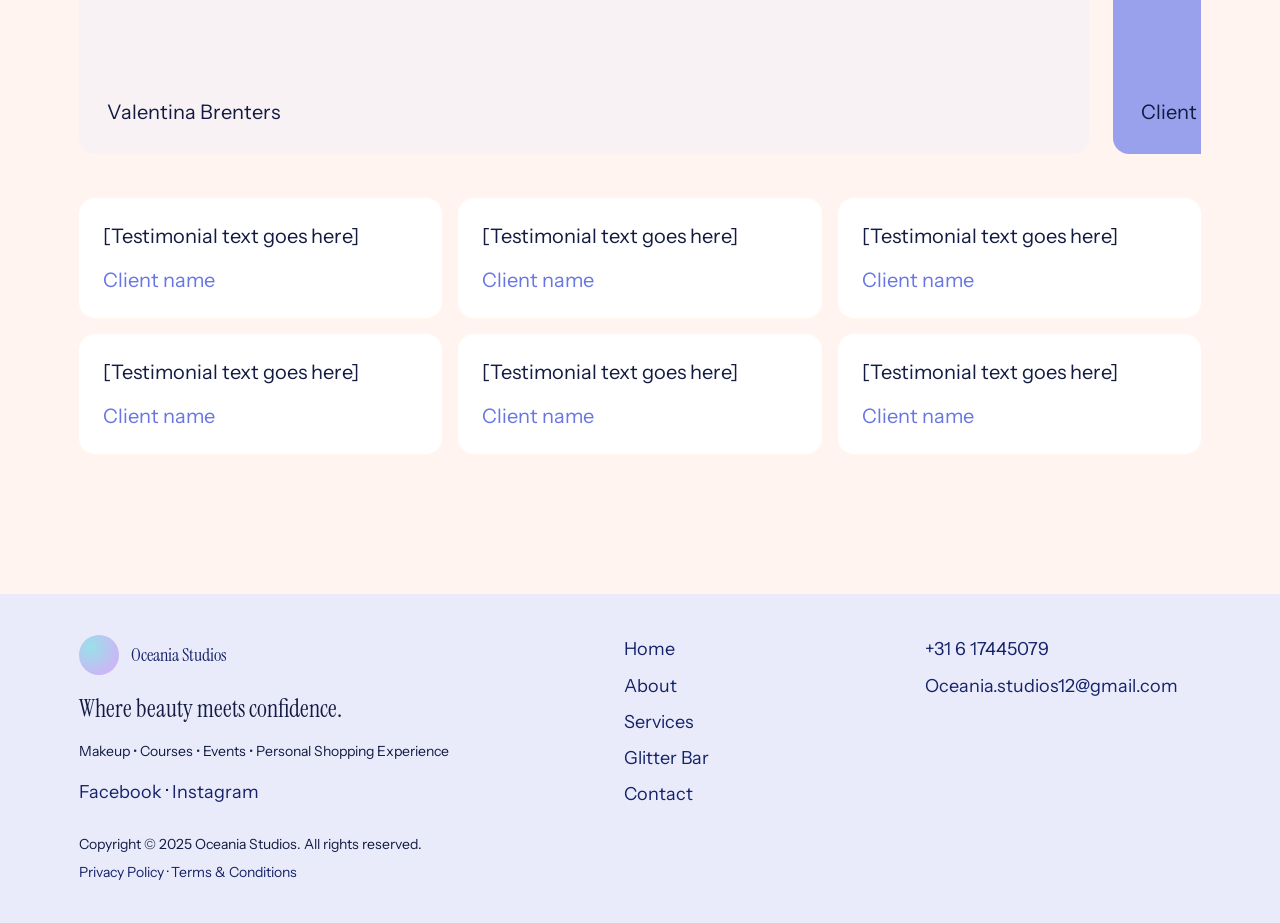
==== commit 7bda34b5: "Rebuild site from the measured layout of the live Framer site Co-Authored-By: Claude Sonnet 5.5 <nor" ====
--- a/about.html
+++ b/about.html
@@ -7,7 +7,7 @@
   <meta name="description" content="Meet Yoseany Parra, professional makeup artist and Ho’oponopono meditation guide behind Oceanía Studios in Hilversum &amp; Amsterdam.">
   <link rel="preconnect" href="https://fonts.googleapis.com">
   <link rel="preconnect" href="https://fonts.gstatic.com" crossorigin>
-  <link href="https://fonts.googleapis.com/css2?family=Instrument+Sans:wght@400;500;600&family=Instrument+Serif:ital@0;1&display=swap" rel="stylesheet">
+  <link href="https://fonts.googleapis.com/css2?family=Cormorant+Garamond:wght@400;500&family=Instrument+Sans:wght@400;500;600;700&family=Instrument+Serif:ital@0;1&display=swap" rel="stylesheet">
   <link rel="stylesheet" href="styles.css">
 </head>
 <body>
@@ -16,157 +16,85 @@
   <header class="site-header">
     <div class="bar">
       <a class="brand" href="index.html" aria-label="Oceania Studios, home">
-        <span class="brand-mark" aria-hidden="true"></span>
-        <span>Oceania Studios</span>
+        <span class="brand-mark" aria-hidden="true"></span><span>Oceania Studios</span>
       </a>
-      <button class="menu-toggle" type="button" aria-expanded="false" aria-controls="main-nav" aria-label="Open menu">
-        <span></span><span></span><span></span>
-      </button>
-      <nav id="main-nav" class="main-nav" aria-label="Main">
-        <ul>
-          <li><a href="about.html" aria-current="page">About</a></li><li><a href="services.html">Services</a></li><li><a href="glitter-bar.html">Glitter Bar</a></li><li><a href="photography-studio.html">Photography studio</a></li><li><a class="button button-small" href="contact.html">Contact us</a></li>
-        </ul>
-      </nav>
+      <button class="menu-toggle" type="button" aria-expanded="false" aria-controls="main-nav" aria-label="Open menu"><span></span><span></span></button>
+      <nav id="main-nav" class="main-nav" aria-label="Main"><ul><li><a href="about.html" aria-current="page">About</a></li><li><a href="services.html">Services</a></li><li><a href="glitter-bar.html">Glitter Bar</a></li><li><a href="photography-studio.html">Photography studio</a></li><li><a class="button button-nav" href="contact.html">Contact Us</a></li></ul></nav>
     </div>
   </header>
-
   <main id="main">
 
-    <section class="page-hero">
-      <p class="kicker rv">About</p>
-      <h1 class="rv">Beauty and balance, hand in hand.</h1>
-      <p class="lead rv">Oceania Studios is a space where makeup becomes a bridge between the outside world and the one within.</p>
-      
+    <section class="hero-about">
+      <div class="sticky-text">
+        <p class="eyebrow ap ">Who I am?</p>
+        <h1 class="ap">I’m Yoseany Parra, professional makeup artist and Ho’oponopono meditation guide.</h1>
+        <h1 class="ap h1-sub">Oceania Studios was created to merge beauty and balance — makeup as a bridge between the outer and the inner world.</h1>
+      </div>
+      <div class="hero-photo"><div class="ph " role="img" aria-label="Placeholder: Portrait" data-label="Portrait" style="aspect-ratio:910/519"></div></div>
     </section>
 
-    <section class="split">
-      <div class="ph ph-tall rv" role="img" aria-label="Placeholder: Portrait" data-label="Portrait"></div>
-      <div class="split-copy">
-        <p class="kicker rv">Who I am</p>
-        <h2 class="rv">I’m Yoseany Parra, professional makeup artist and Ho’oponopono meditation guide.</h2>
-        <p class="lead rv">Oceania Studios unites beauty and balance. My goal goes beyond aesthetics: I want every person who sits in my chair to leave with more peace, confidence, and emotional balance than they arrived with.</p>
+    <section class="about-lav">
+      <div class="title-block">
+        <h2 class="ap">My Vision</h2>
+        <p class="ap">My goal goes beyond aesthetics: I want every person who sits in my chair to leave with more peace, confidence, and emotional balance than they arrived with.</p>
       </div>
+      <div class="title-block">
+        <h2 class="ap">Since 2015, my career has been built through dedication, practice, and continuous learning.</h2>
+        <p class="ap">Trained at Colombia MakeUp School and Glow Makeup Academy in Medellín, with specialization in blending and armored skin techniques with Ferzeta Academy.</p>
+      </div>
+      <div class="stack"><article class="stack-card c-soft sc"><div class="info"><h4>Makeup Artistry</h4><p>Specialized in blending and armored skin, with experience in natural, glam, and editorial looks.</p></div><div class="ph " role="img" aria-label="Placeholder: Photo" data-label="Photo" style="aspect-ratio:3/4"></div></article><article class="stack-card c-pink sc"><div class="info"><h4>Beauty Education</h4><p>Personalized training and self-makeup courses focused on confidence, authenticity, and emotional well-being.</p></div><div class="ph " role="img" aria-label="Placeholder: Photo" data-label="Photo" style="aspect-ratio:3/4"></div></article><article class="stack-card c-peach sc"><div class="info"><h4>Creative Direction</h4><p>Visual storytelling through makeup and photography, with brand collaborations and artistic projects.</p></div><div class="ph " role="img" aria-label="Placeholder: Photo" data-label="Photo" style="aspect-ratio:3/4"></div></article></div>
     </section>
 
-    <section class="split split-flip">
-      <div class="split-copy">
-        <p class="kicker rv">Education and career</p>
-        <h2 class="rv">Working in makeup since 2015.</h2>
-        <p class="lead rv">Trained at Colombia MakeUp School and Glow Makeup Academy in Medellín, with specialization in blending and armored skin techniques with Ferzeta Academy.</p>
+    <section class="ribbons" aria-label="Kids activities">
+      <div class="ribbon ribbon-a"><ul class="track"><li>· Little Glam Moments</li><li>· Glitter Bar Experience</li><li>· Sparkle &amp; Creativity</li><li>· Creative Confidence for Kids</li><li>· Kids Birthday Parties</li><li>· Fun Activities</li><li>· Kids Celebrations</li><li>· Creative workshops</li><li>· Little Glam Moments</li><li>· Glitter Bar Experience</li><li>· Sparkle &amp; Creativity</li><li>· Creative Confidence for Kids</li><li>· Kids Birthday Parties</li><li>· Fun Activities</li><li>· Kids Celebrations</li><li>· Creative workshops</li><li>· Little Glam Moments</li><li>· Glitter Bar Experience</li><li>· Sparkle &amp; Creativity</li><li>· Creative Confidence for Kids</li><li>· Kids Birthday Parties</li><li>· Fun Activities</li><li>· Kids Celebrations</li><li>· Creative workshops</li><li>· Little Glam Moments</li><li>· Glitter Bar Experience</li><li>· Sparkle &amp; Creativity</li><li>· Creative Confidence for Kids</li><li>· Kids Birthday Parties</li><li>· Fun Activities</li><li>· Kids Celebrations</li><li>· Creative workshops</li></ul></div>
+      <div class="ribbon ribbon-b"><ul class="track" aria-hidden="true"><li>· Little Glam Moments</li><li>· Glitter Bar Experience</li><li>· Sparkle &amp; Creativity</li><li>· Creative Confidence for Kids</li><li>· Kids Birthday Parties</li><li>· Fun Activities</li><li>· Kids Celebrations</li><li>· Creative workshops</li><li>· Little Glam Moments</li><li>· Glitter Bar Experience</li><li>· Sparkle &amp; Creativity</li><li>· Creative Confidence for Kids</li><li>· Kids Birthday Parties</li><li>· Fun Activities</li><li>· Kids Celebrations</li><li>· Creative workshops</li><li>· Little Glam Moments</li><li>· Glitter Bar Experience</li><li>· Sparkle &amp; Creativity</li><li>· Creative Confidence for Kids</li><li>· Kids Birthday Parties</li><li>· Fun Activities</li><li>· Kids Celebrations</li><li>· Creative workshops</li><li>· Little Glam Moments</li><li>· Glitter Bar Experience</li><li>· Sparkle &amp; Creativity</li><li>· Creative Confidence for Kids</li><li>· Kids Birthday Parties</li><li>· Fun Activities</li><li>· Kids Celebrations</li><li>· Creative workshops</li></ul></div>
+    </section>
+    <section class="band-peach journey">
+      <div class="title-block left">
+        <p class="eyebrow ap ">Our Journey</p>
+        <h2 class="ap">From one brush to a studio full of dreams.</h2>
       </div>
-      <div class="ph ph-tall rv" role="img" aria-label="Placeholder: Photo" data-label="Photo"></div>
+      <div class="slider" data-drag><article class="j-card"><div class="j-text"><h4>The dream begins</h4><p>The name “Oceanía” came to me in a dream. It was already hidden in my own name: Yoseany → Y-OCEANIA.</p></div><div class="j-img"><div class="ph tilt" role="img" aria-label="Placeholder: Photo" data-label="Photo" style="aspect-ratio:4/5"></div></div></article><article class="j-card"><div class="j-text"><h4>My first brushes</h4><p>I bought my first set with my savings. My grandfather Tulio repaired a broken brush, and it still lives in my kit.</p></div><div class="j-img"><div class="ph tilt" role="img" aria-label="Placeholder: Photo" data-label="Photo" style="aspect-ratio:4/5"></div></div></article><article class="j-card"><div class="j-text"><h4>Putting dreams on hold</h4><p>When I moved to Colombia I set makeup aside for responsibilities, but the passion never left.</p></div><div class="j-img"><div class="ph tilt" role="img" aria-label="Placeholder: Photo" data-label="Photo" style="aspect-ratio:4/5"></div></div></article></div>
     </section>
 
-    <section class="services-cards" aria-label="What I do">
-      <article class="card rv">
-        <div class="ph ph-card" role="img" aria-label="Placeholder: Photo" data-label="Photo"></div>
-        <h3>Makeup Artistry</h3>
-        <p>Specialized in blending and armored skin, with experience in natural, glam, and editorial looks.</p>
-      </article>
-      <article class="card rv" style="--i:1">
-        <div class="ph ph-card" role="img" aria-label="Placeholder: Photo" data-label="Photo"></div>
-        <h3>Beauty Education</h3>
-        <p>Personalized training and self-makeup courses focused on confidence, authenticity, and emotional well-being.</p>
-      </article>
-      <article class="card rv" style="--i:2">
-        <div class="ph ph-card" role="img" aria-label="Placeholder: Photo" data-label="Photo"></div>
-        <h3>Creative Direction</h3>
-        <p>Visual storytelling through makeup and photography, with brand collaborations and artistic projects.</p>
-      </article>
+    <section class="band-peach">
+      <div class="title-block left"><p class="eyebrow ap ">Inside Oceania</p></div>
+      <ul class="gallery"><li class="tile t1 ap"><div class="ph " role="img" aria-label="Placeholder: Photo" data-label="Photo" style="aspect-ratio:327/360"></div></li><li class="tile t2 ap"><div class="ph " role="img" aria-label="Placeholder: Photo" data-label="Photo" style="aspect-ratio:327/360"></div></li><li class="tile t3 ap"><div class="ph " role="img" aria-label="Placeholder: Photo" data-label="Photo" style="aspect-ratio:327/360"></div></li><li class="tile t2 ap"><div class="ph " role="img" aria-label="Placeholder: Photo" data-label="Photo" style="aspect-ratio:327/360"></div></li><li class="tile t2 ap"><div class="ph " role="img" aria-label="Placeholder: Photo" data-label="Photo" style="aspect-ratio:327/360"></div></li><li class="tile t1 ap"><div class="ph " role="img" aria-label="Placeholder: Photo" data-label="Photo" style="aspect-ratio:327/360"></div></li><li class="tile t3 ap"><div class="ph " role="img" aria-label="Placeholder: Photo" data-label="Photo" style="aspect-ratio:327/360"></div></li><li class="tile t1 ap"><div class="ph " role="img" aria-label="Placeholder: Photo" data-label="Photo" style="aspect-ratio:327/360"></div></li><li class="tile t2 ap"><div class="ph " role="img" aria-label="Placeholder: Photo" data-label="Photo" style="aspect-ratio:327/360"></div></li></ul>
     </section>
 
-    <section class="values panel">
-      <h2 class="rv">Little Glam Moments for kids</h2>
-      <ul class="values-grid">
-        <li class="rv"><span class="dot dot-lg" aria-hidden="true"></span><h3>Glitter Bar Experience</h3><p>Sparkle and creativity for the little ones.</p></li>
-        <li class="rv" style="--i:1"><span class="dot dot-lg" aria-hidden="true"></span><h3>Kids Birthday Parties</h3><p>Fun activities and kids celebrations.</p></li>
-        <li class="rv"><span class="dot dot-lg" aria-hidden="true"></span><h3>Creative Workshops</h3><p>Creative confidence for kids.</p></li>
-        <li class="rv" style="--i:1"><span class="dot dot-lg" aria-hidden="true"></span><h3>Sparkle &amp; Creativity</h3><p>Playful beauty in a safe, welcoming space.</p></li>
-      </ul>
-    </section>
-
-    <section class="journey" aria-labelledby="j-title">
-      <p class="kicker rv">Our journey</p>
-      <h2 id="j-title" class="rv">From one brush to a studio full of dreams.</h2>
-      <ol class="timeline">
-        <li class="rv">
-          <div class="ph ph-card" role="img" aria-label="Placeholder: Photo" data-label="Photo"></div>
-          <h3>The dream begins</h3>
-          <p>The name “Oceanía” came to me in a dream. It was already hidden in my own name: Yoseany → Y-OCEANIA.</p>
-        </li>
-        <li class="rv" style="--i:1">
-          <div class="ph ph-card" role="img" aria-label="Placeholder: Photo" data-label="Photo"></div>
-          <h3>First brushes</h3>
-          <p>I bought my first set with my savings. My grandfather Tulio repaired a broken brush, and it still lives in my kit.</p>
-        </li>
-        <li class="rv" style="--i:2">
-          <div class="ph ph-card" role="img" aria-label="Placeholder: Photo" data-label="Photo"></div>
-          <h3>Putting dreams on hold</h3>
-          <p>When I moved to Colombia I set makeup aside for responsibilities, but the passion never left.</p>
-        </li>
-      </ol>
-    </section>
-
-    <section class="gallery" aria-labelledby="g-title">
-      <h2 id="g-title" class="rv">Inside Oceania</h2>
-      <ul class="gallery-grid"><li class="rv"><div class="ph " role="img" aria-label="Placeholder: Photo" data-label="Photo" style="aspect-ratio:1"></div></li><li class="rv"><div class="ph " role="img" aria-label="Placeholder: Photo" data-label="Photo" style="aspect-ratio:1"></div></li><li class="rv"><div class="ph " role="img" aria-label="Placeholder: Photo" data-label="Photo" style="aspect-ratio:1"></div></li><li class="rv"><div class="ph " role="img" aria-label="Placeholder: Photo" data-label="Photo" style="aspect-ratio:1"></div></li><li class="rv"><div class="ph " role="img" aria-label="Placeholder: Photo" data-label="Photo" style="aspect-ratio:1"></div></li><li class="rv"><div class="ph " role="img" aria-label="Placeholder: Photo" data-label="Photo" style="aspect-ratio:1"></div></li></ul>
-    </section>
-    <section class="testimonials" aria-labelledby="t-title">
-      <h2 id="t-title" class="rv">What my clients say about their experience</h2>
+    <section class="band-peach reviews">
+      <div class="title-block left">
+        <p class="eyebrow ap ">What my clients say about their experience</p>
+      </div>
       <!-- TODO: paste her real testimonials (names, quotes, photos) from the Framer site -->
-      <div class="quote-grid">
-        <figure class="quote rv">
-          <blockquote>You literally become her best friend after one session.</blockquote>
-          <figcaption><div class="ph ph-avatar" role="img" aria-label="Placeholder: Photo" data-label="Photo"></div><span>Valentina Brenters</span></figcaption>
-        </figure>
-        <figure class="quote rv">
-          <blockquote>[Testimonial text goes here]</blockquote>
-          <figcaption><div class="ph ph-avatar" role="img" aria-label="Placeholder: Photo" data-label="Photo"></div><span>Client name</span></figcaption>
-        </figure>
-        <figure class="quote rv">
-          <blockquote>[Testimonial text goes here]</blockquote>
-          <figcaption><div class="ph ph-avatar" role="img" aria-label="Placeholder: Photo" data-label="Photo"></div><span>Client name</span></figcaption>
-        </figure>
-      </div>
-    </section>
-    <section class="cta">
-      <h2 class="rv">Ready to feel confident?</h2>
-      <p class="lead rv">Let’s create something beautiful together.</p>
-      <a class="button rv" href="contact.html">Contact us</a>
+      <div class="slider" data-drag><article class="review-big r-pink"><blockquote>You literally become her best friend after one session.</blockquote><p>Valentina Brenters</p></article><article class="review-big r-peri"><blockquote>[Testimonial text goes here]</blockquote><p>Client name</p></article><article class="review-big r-aqua"><blockquote>[Testimonial text goes here]</blockquote><p>Client name</p></article></div>
+      <div class="review-grid"><article class="review-small ap"><p>[Testimonial text goes here]</p><p class="who">Client name</p></article><article class="review-small ap"><p>[Testimonial text goes here]</p><p class="who">Client name</p></article><article class="review-small ap"><p>[Testimonial text goes here]</p><p class="who">Client name</p></article><article class="review-small ap"><p>[Testimonial text goes here]</p><p class="who">Client name</p></article><article class="review-small ap"><p>[Testimonial text goes here]</p><p class="who">Client name</p></article><article class="review-small ap"><p>[Testimonial text goes here]</p><p class="who">Client name</p></article></div>
     </section>
   </main>
 
   <footer class="site-footer">
-    <div class="footer-brand">
-      <a class="brand" href="index.html">
-        <span class="brand-mark" aria-hidden="true"></span>
-        <span>Oceania Studios</span>
-      </a>
-      <p>Where beauty meets confidence.</p>
-      <p class="muted">Makeup • Courses • Events • Personal Shopping Experience</p>
-      <!-- TODO: replace with her real Instagram and Facebook profile URLs -->
-      <p class="social"><a href="https://linktr.ee/oceania.studios">Instagram &amp; Facebook via Linktree</a></p>
-    </div>
-    <nav class="footer-nav" aria-label="Footer">
-      <ul>
-        <li><a href="index.html">Home</a></li>
-        <li><a href="about.html">About</a></li>
-        <li><a href="services.html">Services</a></li>
-        <li><a href="glitter-bar.html">Glitter Bar</a></li>
-        <li><a href="photography-studio.html">Photography studio</a></li>
-        <li><a href="contact.html">Contact</a></li>
-      </ul>
-    </nav>
-    <div class="footer-contact">
-      <p><a href="tel:+31617445079">+31 6 17445079</a></p>
-      <p><a href="mailto:Oceania.studios12@gmail.com">Oceania.studios12@gmail.com</a></p>
-    </div>
-    <div class="footer-legal">
-      <p class="muted">Copyright © 2025 Oceania Studios. All rights reserved.</p>
-      <p><a href="privacy-policy.html">Privacy Policy</a> · <a href="terms-conditions.html">Terms &amp; Conditions</a></p>
+    <div class="footer-inner">
+      <div class="footer-brand">
+        <a class="brand" href="index.html"><span class="brand-mark" aria-hidden="true"></span><span>Oceania Studios</span></a>
+        <p class="tagline">Where beauty meets confidence.</p>
+        <p class="small">Makeup • Courses • Events • Personal Shopping Experience</p>
+        <!-- TODO: replace with her real Instagram and Facebook profile URLs -->
+        <p class="social"><a href="https://linktr.ee/oceania.studios">Facebook</a> · <a href="https://linktr.ee/oceania.studios">Instagram</a></p>
+      </div>
+      <nav class="footer-menu" aria-label="Footer"><ul>
+        <li><a href="index.html">Home</a></li><li><a href="about.html">About</a></li>
+        <li><a href="services.html">Services</a></li><li><a href="glitter-bar.html">Glitter Bar</a></li>
+        <li><a href="contact.html">Contact</a></li></ul></nav>
+      <div class="footer-contact">
+        <p><a href="tel:+31617445079">+31 6 17445079</a></p>
+        <p><a href="mailto:Oceania.studios12@gmail.com">Oceania.studios12@gmail.com</a></p>
+      </div>
+      <div class="footer-legal">
+        <p class="small">Copyright © 2025 Oceania Studios. All rights reserved.</p>
+        <p class="small"><a href="privacy-policy.html">Privacy Policy</a> · <a href="terms-conditions.html">Terms &amp; Conditions</a></p>
+      </div>
     </div>
   </footer>
-
   <script src="script.js"></script>
 </body>
 </html>
--- a/styles.css
+++ b/styles.css
@@ -1,440 +1,360 @@
-/* Oceania Studios — home page
-   Palette and type taken from the current site:
-   Instrument Serif for headings, Instrument Sans for text, navy ink on a soft peach-to-pink wash. */
+/* Oceania Studios — rebuilt from the measured layout of the current Framer site.
+   Fonts: Instrument Serif (headings), Instrument Sans (text), Cormorant Garamond (Photography studio). */
 
 :root {
   --ink: #131b42;
   --navy: #152269;
-  --navy-soft: rgba(19, 27, 66, 0.64);
-  --lavender: #e9ebfb;
-  --peach: #fdece4;
-  --pink: #f6e5f1;
-  --white: #ffffff;
-  --turquoise: #4bb1bd;
   --aqua: #99e0e8;
-  --periwinkle: #6877e3;
-
+  --lav: #e9ebfb;
+  --soft: #f1f0fa;
+  --pink: #f8f2f4;
+  --peach: #fff4f0;
+  --peri: #99a1ed;
+  --peri-text: #6876e4;
+  --white: #fff;
   --serif: "Instrument Serif", Georgia, "Times New Roman", serif;
   --sans: "Instrument Sans", system-ui, -apple-system, "Segoe UI", Roboto, sans-serif;
-
+  --garamond: "Cormorant Garamond", "Instrument Serif", Georgia, serif;
   --gutter: 24px;
-  --max: 1160px;
-  --radius: 8px;
-  --radius-lg: 24px;
-}
-
-*,
-*::before,
-*::after { box-sizing: border-box; }
-
+  --container: 1122px;
+}
+
+*, *::before, *::after { box-sizing: border-box; }
 html { scroll-behavior: smooth; -webkit-text-size-adjust: 100%; }
-
-body {
-  margin: 0;
-  font-family: var(--sans);
-  font-size: 1.125rem;
-  line-height: 1.55;
-  color: var(--navy);
-  background: linear-gradient(180deg, var(--peach) 0%, var(--pink) 100%) fixed;
-  min-height: 100vh;
-}
-
-img { display: block; max-width: 100%; height: auto; }
-
-h1, h2, h3 {
-  font-family: var(--serif);
-  font-weight: 400;
-  color: var(--ink);
-  margin: 0;
-  text-wrap: balance;
-}
-
-h1 { font-size: clamp(2.5rem, 7vw, 5rem); line-height: 1.02; letter-spacing: -0.01em; }
-h2 { font-size: clamp(1.75rem, 4vw, 2.5rem); line-height: 1.12; }
-h3 { font-size: 1.5rem; line-height: 1.15; }
-
+body { margin: 0; font-family: var(--sans); font-size: 18px; line-height: 1.4; color: var(--ink); background: #fff; overflow-x: hidden; }
+img, iframe { display: block; max-width: 100%; }
+h1, h2, h3, h4, h5 { font-family: var(--serif); font-weight: 400; color: var(--ink); margin: 0; text-wrap: balance; }
+h1 { font-size: clamp(2.5rem, 7vw, 4rem); line-height: 1; letter-spacing: -2px; color: var(--navy); }
+h2 { font-size: clamp(2rem, 5vw, 3rem); line-height: 1; letter-spacing: -1px; }
+h3 { font-size: clamp(1.75rem, 4vw, 2.5rem); line-height: 1; letter-spacing: -1px; }
+h4 { font-size: 2rem; line-height: 1; letter-spacing: -1px; }
 p { margin: 0; }
-
 a { color: inherit; }
-
-:focus-visible {
-  outline: 3px solid var(--periwinkle);
-  outline-offset: 3px;
-  border-radius: 4px;
-}
-
-.lead { font-size: 1.25rem; max-width: 52ch; }
-.kicker { color: var(--navy-soft); margin-bottom: 12px; }
-.muted { color: var(--navy-soft); }
-
-/* Buttons */
+:focus-visible { outline: 3px solid var(--peri-text); outline-offset: 3px; border-radius: 4px; }
+.small { font-size: 0.9rem; }
+.muted { opacity: 0.7; }
+.center { text-align: center; }
+.wrap { max-width: var(--container); margin: 0 auto; }
+.skip { position: absolute; left: -999px; top: 8px; background: var(--navy); color: #fff; padding: 10px 16px; border-radius: 8px; z-index: 100; }
+.skip:focus { left: 8px; }
+
+/* ---------- Buttons ---------- */
 .button {
-  display: inline-block;
-  padding: 14px 28px;
-  border: 0;
-  border-radius: var(--radius);
-  background: var(--navy);
-  color: var(--white);
-  font: 500 1rem/1 var(--sans);
-  text-decoration: none;
-  cursor: pointer;
-  transition: background-color 0.2s ease;
+  display: inline-block; padding: 16px 24px; border: 0; border-radius: 8px;
+  background: var(--navy); color: #fff; font: 700 16px/16px var(--sans);
+  text-decoration: none; cursor: pointer; text-align: center; transition: background-color .2s;
 }
 .button:hover { background: var(--ink); }
-.button-small { padding: 12px 20px; }
-
-/* Header */
-.site-header {
-  position: sticky;
-  top: 0;
-  z-index: 10;
-  padding: 16px var(--gutter) 0;
-}
-
+.button-nav { padding: 16px 20px; border-radius: 8px; }
+.roll { display: inline-block; height: 1.2em; line-height: 1.2; overflow: hidden; vertical-align: bottom; }
+.roll > span { display: block; transition: transform .3s ease; }
+.button:hover .roll > span, .button:focus-visible .roll > span { transform: translateY(-100%); }
+
+/* ---------- Header: white pill that slides in from the left ---------- */
+.site-header { position: fixed; top: 0; left: 0; right: 0; z-index: 50; padding: 16px; pointer-events: none; }
 .bar {
-  position: relative;
-  max-width: var(--max);
-  margin: 0 auto;
-  display: flex;
-  align-items: center;
-  justify-content: space-between;
-  gap: 16px;
-  padding: 12px 16px;
-  background: var(--white);
-  border-radius: 16px;
-}
-
-.brand {
-  display: inline-flex;
-  align-items: center;
-  gap: 12px;
-  text-decoration: none;
-  font-family: var(--serif);
-  font-size: 1.5rem;
-  color: var(--ink);
-}
-.brand-mark {
-  width: 44px;
-  height: 44px;
-  flex: none;
-  border-radius: 50%;
-  background: radial-gradient(circle at 30% 30%, var(--aqua), #c9b8f5 70%);
-}
-
-/* Placeholders (swap for real photos before launch) */
-.ph {
-  display: grid;
-  place-items: center;
-  width: 100%;
-  border-radius: 16px;
-  background: linear-gradient(135deg, var(--aqua) 0%, #c9b8f5 60%, #f6e5f1 100%);
-  color: var(--navy);
-  font-family: var(--serif);
-  font-size: 1.5rem;
-}
-.ph::after { content: attr(data-label); }
-.ph-hero { width: min(100%, 420px); aspect-ratio: 1; border-radius: 50%; }
-.ph-card { aspect-ratio: 4 / 5; margin-bottom: 20px; }
-.ph-tall { aspect-ratio: 4 / 5; border-radius: var(--radius-lg); }
-
-.dot {
-  display: block;
-  width: 28px;
-  height: 28px;
-  flex: none;
-  border-radius: 50%;
-  background: radial-gradient(circle at 30% 30%, var(--aqua), #c9b8f5 75%);
-}
-.dot-lg { width: 44px; height: 44px; }
-
-.menu-toggle {
-  display: grid;
-  place-content: center;
-  gap: 7px;
-  width: 72px;
-  height: 72px;
-  padding: 0;
-  background: transparent;
-  border: 1px solid var(--navy);
-  border-radius: var(--radius);
-  cursor: pointer;
-}
-.menu-toggle span {
-  display: block;
-  width: 40px;
-  height: 2px;
-  background: var(--navy);
-  transition: transform 0.2s ease, opacity 0.2s ease;
-}
-.menu-toggle[aria-expanded="true"] span:nth-child(1) { transform: translateY(9px) rotate(45deg); }
-.menu-toggle[aria-expanded="true"] span:nth-child(2) { opacity: 0; }
-.menu-toggle[aria-expanded="true"] span:nth-child(3) { transform: translateY(-9px) rotate(-45deg); }
-
-.main-nav {
-  display: none;
-  position: absolute;
-  top: calc(100% + 8px);
-  left: 0;
-  right: 0;
-  padding: 16px;
-  background: var(--white);
-  border-radius: 16px;
-  box-shadow: 0 12px 32px rgba(19, 27, 66, 0.12);
-}
+  pointer-events: auto; position: relative; max-width: 1200px; margin: 0 auto;
+  display: flex; align-items: center; justify-content: space-between; gap: 16px;
+  min-height: 64px; padding: 8px 8px 8px 16px; background: #fff; border-radius: 12px;
+  animation: nav-in .9s cubic-bezier(.2, .7, .2, 1) both;
+}
+@keyframes nav-in { from { transform: translateX(-600px); opacity: 0; } to { transform: none; opacity: 1; } }
+.brand { display: inline-flex; align-items: center; gap: 12px; text-decoration: none; font-family: var(--serif); font-size: 24px; color: var(--ink); }
+.brand-mark { width: 40px; height: 40px; flex: none; border-radius: 50%; background: radial-gradient(circle at 30% 30%, var(--aqua), #c9b8f5 70%); }
+.menu-toggle { display: grid; gap: 7px; place-content: center; width: 48px; height: 48px; padding: 0; background: transparent; border: 1px solid var(--navy); border-radius: 8px; cursor: pointer; }
+.menu-toggle span { display: block; width: 24px; height: 2px; background: var(--navy); transition: transform .2s; }
+.menu-toggle[aria-expanded="true"] span:nth-child(1) { transform: translateY(4.5px) rotate(45deg); }
+.menu-toggle[aria-expanded="true"] span:nth-child(2) { transform: translateY(-4.5px) rotate(-45deg); }
+.main-nav { display: none; position: absolute; top: calc(100% + 8px); left: 0; right: 0; padding: 16px; background: #fff; border-radius: 12px; box-shadow: 0 12px 32px rgba(19, 27, 66, .14); }
 .main-nav.is-open { display: block; }
 .main-nav ul { list-style: none; margin: 0; padding: 0; display: grid; gap: 4px; }
-.main-nav a:not(.button) {
-  display: block;
-  padding: 12px 8px;
-  text-decoration: none;
-  color: var(--ink);
-}
-.main-nav a:not(.button):hover { text-decoration: underline; text-underline-offset: 4px; }
-.main-nav .button { margin-top: 8px; text-align: center; width: 100%; }
-
-/* Sections share the same container */
-main > section {
-  max-width: var(--max);
-  margin: 0 auto;
-  padding: 72px var(--gutter);
-}
-
-/* Hero */
-.hero {
-  display: grid;
-  justify-items: center;
-  text-align: center;
-  gap: 24px;
-  padding-top: 40px;
-}
-.hero .lead { max-width: 36ch; }
-
-/* Intro */
-.intro { text-align: center; }
-.intro h2 { max-width: 30em; margin: 0 auto; }
-
-/* Services */
-.services-cards {
-  display: grid;
-  gap: 24px;
-}
-.card {
-  background: var(--white);
-  border-radius: var(--radius-lg);
-  padding: 16px 16px 28px;
-}
-.card h3 { margin-bottom: 8px; padding: 0 8px; }
-.card p { padding: 0 8px; color: var(--navy); }
-
-/* Purpose */
-.split {
-  display: grid;
-  gap: 40px;
-  align-items: center;
-}
-.split-copy { display: grid; gap: 20px; justify-items: start; }
-.promises { list-style: none; margin: 8px 0; padding: 0; display: grid; gap: 16px; }
-.promises li { display: flex; align-items: center; gap: 16px; }
-
-/* Values: same look as the current site, cards rise in as they enter the screen */
-main > .panel {
-  background: linear-gradient(180deg, var(--aqua) 0%, var(--lavender) 100%);
-  border-radius: var(--radius-lg);
-  padding-top: 64px;
-  padding-bottom: 64px;
-}
-.values h2 { text-align: center; margin-bottom: 40px; }
-.values-grid {
-  list-style: none;
-  margin: 0 auto;
-  padding: 0;
-  max-width: 880px;
-  display: grid;
-  grid-template-columns: minmax(0, 1fr);
-  gap: 20px;
-}
-.values-grid li {
-  display: grid;
-  gap: 8px;
-  align-content: start;
-  padding: 24px;
-  background: var(--white);
-  border-radius: 16px;
-}
-.values-grid li .dot { margin-bottom: 20px; }
-
-/* Motion: rise-and-fade on scroll, photos grow in, button label rolls on hover */
-.rv {
-  opacity: 0;
-  transform: translateY(30px);
-  transition: opacity 0.6s ease, transform 0.6s ease;
-  transition-delay: calc(var(--i, 0) * 100ms);
-}
-.rv.ph { transform: scale(0.9); }
-.rv.ph.is-in { transform: none; }
-.rv.is-in { opacity: 1; transform: none; }
-
-.roll {
-  display: inline-block;
-  height: 1.2em;
-  line-height: 1.2;
-  overflow: hidden;
-  vertical-align: bottom;
-}
-.roll > span { display: block; transition: transform 0.3s ease; }
-.button:hover .roll > span,
-.button:focus-visible .roll > span { transform: translateY(-100%); }
-
-/* Contact */
-.contact {
-  display: grid;
-  gap: 32px;
-}
-.contact-copy { display: grid; gap: 16px; align-content: start; }
-.contact-form {
-  display: grid;
-  gap: 8px;
-  padding: 24px;
-  background: var(--white);
-  border-radius: var(--radius-lg);
-}
-.contact-form label { font-weight: 500; color: var(--ink); margin-top: 8px; }
-.contact-form input,
-.contact-form textarea {
-  width: 100%;
-  padding: 14px 16px;
-  font: inherit;
-  color: var(--ink);
-  background: #f0f7ff;
-  border: 1px solid transparent;
-  border-radius: var(--radius);
-}
-.contact-form input:focus,
-.contact-form textarea:focus { border-color: var(--periwinkle); outline: none; box-shadow: 0 0 0 3px rgba(104, 119, 227, 0.25); }
-.contact-form textarea { resize: vertical; }
-.contact-form .button { margin-top: 16px; justify-self: start; }
-
-/* Footer */
-.site-footer {
-  background: var(--lavender);
-  padding: 56px max(var(--gutter), calc((100% - var(--max)) / 2 + var(--gutter))) 40px;
-  display: grid;
-  gap: 32px;
-}
+.main-nav a:not(.button) { display: block; padding: 12px 8px; text-decoration: none; font-size: 20px; }
+.main-nav a:not(.button):hover, .main-nav a[aria-current="page"] { text-decoration: underline; text-underline-offset: 6px; }
+.main-nav .button { margin-top: 8px; width: 100%; }
+
+/* ---------- Scroll reveal (appear) ---------- */
+.ap { opacity: 0; transform: translateY(20px); transition: opacity .8s ease, transform .8s ease; transition-delay: var(--d, 0s); }
+.ap.in { opacity: 1; transform: none; }
+.ap.slide-left { transform: translateX(-60px); transition-duration: 1.1s; }
+.ap.slide-left.in { transform: none; }
+.tall-card.ap, .feat.ap { transform: translateY(50px); }
+.tall-card.ap.in { transform: none; }
+.sc { transform: scale(.9); will-change: transform; }
+
+.title-block { max-width: 760px; margin: 0 auto; text-align: center; display: grid; gap: 20px; justify-items: center; }
+.title-block.left { text-align: left; justify-items: start; max-width: var(--container); }
+.title-block p { font-size: 20px; line-height: 28px; max-width: 56ch; }
+.eyebrow { font-family: var(--sans); font-size: 20px; line-height: 28px; color: var(--peri-text); font-style: italic; }
+.eyebrow.on-dark { color: var(--aqua); }
+
+/* ---------- Placeholders (swap for her real photos) ---------- */
+.ph { display: grid; place-items: center; width: 100%; border-radius: 16px; background: linear-gradient(135deg, var(--aqua) 0%, #c9b8f5 60%, #f6e5f1 100%); color: var(--navy); font-family: var(--serif); font-size: 1.4rem; aspect-ratio: 4/3; }
+.ph::after { content: attr(data-label); }
+.ph-round { border-radius: 32px; }
+.ph.tilt { transform: rotate(-3deg); }
+.dot { display: block; width: 28px; height: 28px; flex: none; border-radius: 50%; background: radial-gradient(circle at 30% 30%, var(--aqua), #c9b8f5 75%); }
+.dot-lg { width: 44px; height: 44px; }
+
+/* ---------- HOME ---------- */
+.hero-home { min-height: 100vh; padding: 130px var(--gutter) 70px; background: linear-gradient(180deg, #ffede6 0%, var(--lav) 100%); display: grid; align-items: center; }
+.hero-grid { display: grid; gap: 40px; align-items: center; }
+.hero-text { display: grid; gap: 24px; justify-items: start; }
+.hero-text p { font-size: 20px; line-height: 28px; max-width: 34ch; }
+.hero-img .ph { aspect-ratio: 561/512; }
+
+.band-peri { background: rgba(104, 119, 227, .25); padding: 100px var(--gutter); }
+.band-peri .title-block { margin-bottom: 64px; }
+.band-peri h2 { font-size: clamp(1.6rem, 4vw, 3rem); }
+.three-cards { display: grid; gap: 20px; }
+.tall-card { border-radius: 16px; overflow: hidden; display: grid; align-content: space-between; }
+.tall-card .ph { border-radius: 0; }
+.tall-card .info { padding: 40px 24px 48px; display: grid; gap: 10px; }
+.tall-card .info p { font-size: 18px; }
+.c1 { background: rgba(242, 240, 250, .79); } .c2 { background: #fff0ff; } .c3 { background: #f0f7ff; }
+
+.about-block { padding: 100px var(--gutter); }
+.aqua-panel { max-width: 1170px; margin: 0 auto; background: var(--aqua); border-radius: 32px; padding: 28px; display: grid; gap: 32px; align-items: center; }
+.aqua-panel .ph-tall { aspect-ratio: 500/679; border-radius: 16px; }
+.panel-copy { display: grid; gap: 22px; justify-items: start; }
+.panel-copy .eyebrow { color: var(--navy); }
+.panel-copy h2 { color: var(--navy); }
+.panel-copy p { font-size: 20px; line-height: 28px; }
+.promises { list-style: none; margin: 0; padding: 0; display: grid; gap: 14px; }
+.promises li { display: flex; align-items: center; gap: 14px; }
+
+.essence { padding: 60px var(--gutter) 120px; max-width: 1008px; margin: 0 auto; }
+.essence h2 { text-align: center; margin-bottom: 56px; }
+.features { list-style: none; margin: 0; padding: 0; display: grid; gap: 20px; }
+.feat { background: #fff; border-radius: 16px; padding: 24px; display: grid; gap: 8px; align-content: start; box-shadow: 0 1px 0 rgba(19, 27, 66, .06), 0 10px 30px rgba(104, 119, 227, .1); opacity: 0; transition: opacity .8s ease, transform .9s cubic-bezier(.2, .7, .2, 1); }
+.feat .dot { margin-bottom: 14px; }
+.feat.fl { transform: translateX(60px); } .feat.fr { transform: translateX(-60px); }
+.feat.in { opacity: 1; transform: none; }
+
+.cta-block { padding: 20px var(--gutter) 100px; }
+.cta-panel { grid-template-columns: 1fr; padding: 28px 24px; }
+.cta-copy { display: grid; gap: 16px; }
+.cta-copy p { font-size: 20px; line-height: 28px; }
+.form { display: grid; gap: 8px; }
+.form label { font-weight: 500; margin-top: 8px; }
+.form input, .form textarea { width: 100%; padding: 14px 16px; font: 16px var(--sans); color: var(--ink); background: #fff; border: 1px solid transparent; border-radius: 8px; }
+.form input:focus, .form textarea:focus { outline: none; border-color: var(--peri-text); box-shadow: 0 0 0 3px rgba(104, 118, 228, .25); }
+.form .button { justify-self: start; margin-top: 12px; }
+
+/* ---------- ABOUT ---------- */
+.hero-about { background: linear-gradient(180deg, var(--aqua) 0%, var(--lav) 100%); padding: 120px var(--gutter) 40px; }
+.sticky-text { position: sticky; top: 100px; max-width: 760px; margin: 0 auto 40px; text-align: center; display: grid; gap: 22px; justify-items: center; }
+.sticky-text .eyebrow { justify-self: start; }
+.h1-sub { margin-top: 8px; }
+.hero-photo { position: relative; z-index: 2; max-width: 910px; margin: 60px auto 0; }
+.hero-photo .ph { aspect-ratio: 910/519; border-radius: 32px; }
+.about-lav { background: var(--lav); padding: 100px var(--gutter) 120px; display: grid; gap: 80px; }
+.stack { max-width: 888px; margin: 0 auto; width: 100%; display: grid; gap: 64px; }
+.stack-card { border-radius: 16px; overflow: hidden; display: grid; align-items: stretch; }
+.stack-card .info { padding: 40px 28px; display: grid; gap: 12px; align-content: center; }
+.stack-card .ph { border-radius: 0; aspect-ratio: 3/4; }
+.c-soft { background: var(--soft); } .c-pink { background: var(--pink); } .c-peach { background: var(--peach); }
+
+.ribbons { position: relative; height: 440px; overflow: hidden; }
+.ribbon { position: absolute; left: -10%; width: 120%; overflow: hidden; }
+.ribbon-a { top: 120px; background: var(--lav); transform: rotate(-8deg); }
+.ribbon-b { top: 190px; background: var(--pink); transform: rotate(3deg); }
+.track { display: flex; width: max-content; margin: 0; padding: 0; list-style: none; will-change: transform; }
+.track li { white-space: nowrap; padding: 22px 28px; font-family: var(--serif); font-size: 40px; line-height: 40px; letter-spacing: -1px; color: var(--peri-text); }
+.ribbon-a .track { animation: ride-left 67.55s linear infinite; }
+.ribbon-b .track { animation: ride-right 60.15s linear infinite; }
+@keyframes ride-left { from { transform: translateX(0); } to { transform: translateX(-50%); } }
+@keyframes ride-right { from { transform: translateX(-50%); } to { transform: translateX(0); } }
+
+.band-peach { background: var(--peach); padding: 60px var(--gutter); }
+.band-peach.journey { padding-top: 60px; }
+.band-peach .title-block { margin: 0 auto 40px; }
+.slider { display: flex; gap: 24px; overflow-x: auto; scroll-snap-type: x mandatory; scrollbar-width: none; max-width: var(--container); margin: 0 auto; cursor: grab; padding-bottom: 4px; }
+.slider::-webkit-scrollbar { display: none; }
+.slider.dragging { cursor: grabbing; scroll-snap-type: none; }
+.j-card { flex: 0 0 min(1010px, 100%); scroll-snap-align: start; background: #fff; display: grid; gap: 24px; padding: 28px; border-radius: 16px; align-items: center; }
+.j-text { display: grid; gap: 14px; }
+.j-text p { font-size: 20px; line-height: 28px; }
+.gallery { list-style: none; margin: 0 auto; padding: 0; max-width: var(--container); display: grid; grid-template-columns: repeat(2, 1fr); gap: 12px; }
+.tile { border-radius: 16px; padding: 8px; }
+.tile .ph { aspect-ratio: 327/360; border-radius: 10px; }
+.t1 { background: var(--soft); } .t2 { background: var(--pink); } .t3 { background: var(--peach); }
+.reviews { padding-bottom: 140px; }
+.review-big { flex: 0 0 min(1010px, 100%); scroll-snap-align: start; min-height: 320px; border-radius: 16px; padding: 28px; display: grid; align-content: space-between; gap: 24px; }
+.review-big blockquote { margin: 0; font-family: var(--serif); font-size: clamp(1.75rem, 4vw, 2.5rem); line-height: 1.05; letter-spacing: -1px; color: var(--ink); }
+.review-big p { font-size: 20px; }
+.r-pink { background: var(--pink); } .r-peri { background: var(--peri); } .r-aqua { background: var(--aqua); }
+.review-grid { max-width: var(--container); margin: 40px auto 0; display: grid; gap: 16px; }
+.review-small { background: #fff; border-radius: 16px; padding: 24px; display: grid; gap: 16px; }
+.review-small .who { color: var(--peri-text); }
+
+/* ---------- SERVICES ---------- */
+.services { background: var(--lav); padding: 140px var(--gutter) 120px; }
+.services .title-block { margin-bottom: 72px; }
+.services h2 { font-size: clamp(2.25rem, 6vw, 3rem); }
+.s-list { max-width: 1076px; margin: 0 auto; display: grid; gap: 56px; }
+.s-row { display: grid; gap: 12px; }
+.s-info { background: var(--peri); border-radius: 16px; padding: 24px; display: grid; gap: 14px; align-content: space-between; }
+.s-info h3 { color: var(--navy); }
+.s-info h4 { font-size: 1.5rem; line-height: 1.1; }
+.s-actions { margin-top: 12px; }
+.s-img .ph { height: 100%; min-height: 260px; border-radius: 16px; aspect-ratio: 679/450; }
+
+/* ---------- GLITTER BAR ---------- */
+body.glitter main { background: var(--lav); }
+.hero-video { position: relative; min-height: 100vh; display: grid; align-items: center; padding: 120px var(--gutter) 80px; overflow: hidden; }
+.video-ph { position: absolute; inset: 0; display: grid; place-items: center; background: linear-gradient(135deg, var(--aqua) 0%, #c9b8f5 60%, #f6e5f1 100%); color: var(--navy); font-family: var(--serif); font-size: 1.6rem; }
+.video-ph::after { content: attr(data-label); opacity: .6; }
+.hero-video video { position: absolute; inset: 0; width: 100%; height: 100%; object-fit: cover; }
+.hero-lockup { position: relative; max-width: 460px; display: grid; gap: 18px; padding: 0 0 0 0; }
+.hero-lockup h2 { color: var(--navy); }
+.hero-lockup p { font-size: 20px; line-height: 28px; }
+.banner { padding: 24px 8px; }
+.banner-wrap { position: relative; max-width: 1400px; margin: 0 auto; background: var(--lav); border-radius: 16px; padding: 28px; display: grid; gap: 28px; align-items: center; overflow: hidden; }
+.banner-img .ph { aspect-ratio: 1078/727; }
+.banner-copy { display: grid; gap: 16px; justify-items: start; }
+.banner-copy h3 { font-family: var(--sans); font-weight: 700; font-size: 38px; letter-spacing: -.96px; color: var(--navy); }
+.banner-copy p { font-size: 20px; line-height: 28px; }
+.options { background: var(--pink); padding: 80px var(--gutter); margin-top: 24px; }
+.options-inner { max-width: 1376px; margin: 0 auto; }
+.options h3.center { margin-bottom: 56px; }
+.opt-grid { display: grid; gap: 28px; }
+.opt-text { display: grid; gap: 14px; align-content: center; }
+.opt-text p { font-size: 20px; line-height: 28px; }
+.num { font-family: var(--serif); color: var(--peri-text); font-size: 1.4rem; }
+.incl { margin: 0; padding: 0 0 0 20px; display: grid; gap: 8px; font-size: 20px; line-height: 26px; }
+.portfolio-light { background: var(--soft); padding: 60px var(--gutter) 140px; }
+.portfolio-light .title-block { margin: 0 auto 36px; }
+.zeus { max-width: 520px; margin: 56px auto 0; display: grid; grid-template-columns: 120px 1fr; gap: 20px; align-items: center; }
+.zeus h4 { font-size: 2rem; }
+
+/* ---------- PHOTOGRAPHY STUDIO (dark navy, Cormorant Garamond) ---------- */
+body.photo { background: var(--navy); }
+.hero-photo-full { position: relative; min-height: 800px; display: grid; place-items: center; overflow: hidden; }
+.photo-bg { position: absolute; inset: 0; display: grid; place-items: center; background: linear-gradient(135deg, #1f2f7a 0%, #3a3f8f 55%, #6877e3 100%); color: rgba(255,255,255,.6); font-family: var(--serif); font-size: 1.6rem; }
+.photo-bg::after { content: attr(data-label); }
+.photo-overlay { position: absolute; inset: 0; background: rgba(10, 14, 40, .35); }
+.blur-box { position: relative; padding: 24px 40px; background: rgba(20, 20, 20, .6); backdrop-filter: blur(8px); -webkit-backdrop-filter: blur(8px); }
+.blur-box h1 { font-family: var(--garamond); font-weight: 500; font-size: clamp(2rem, 5vw, 3.6rem); letter-spacing: 0; line-height: 1.4; color: #fff; }
+.lav-band { background: var(--soft); padding: 80px var(--gutter); text-align: center; }
+.lav-band h3 { max-width: 900px; margin: 0 auto; }
+.intro-split { background: #fff; display: grid; }
+.is-photo .ph { border-radius: 0; height: 100%; min-height: 280px; aspect-ratio: 560/360; }
+.is-text { background: #fafafa; padding: 40px var(--gutter); display: grid; gap: 18px; align-content: center; justify-items: start; }
+.is-text p { font-size: 20px; line-height: 28px; max-width: 52ch; }
+.featured { background: var(--navy); padding: 80px 16px; }
+.packages { max-width: 1345px; margin: 0 auto; background: #fafafa; padding: 56px var(--gutter); display: grid; gap: 40px; }
+.packages .title-block { margin: 0 0 8px; }
+.p-row { display: grid; gap: 20px; align-items: center; }
+.p-text { display: grid; gap: 12px; }
+.p-text p { font-size: 20px; line-height: 28px; }
+.p-included { display: grid; gap: 20px; padding-top: 20px; }
+.portfolio-navy { max-width: 1345px; margin: 56px auto 0; padding: 24px var(--gutter) 60px; }
+.portfolio-navy .title-block { margin: 0 auto 32px; }
+.bridal { position: relative; background: var(--pink); display: grid; }
+.bridal-photo .ph { border-radius: 0; min-height: 420px; aspect-ratio: 997/850; }
+.bridal-strip { display: none; }
+.bridal-box { background: rgba(255, 255, 255, .92); padding: 40px var(--gutter); display: grid; gap: 18px; justify-items: start; }
+.bridal-box h2 { font-family: var(--garamond); font-weight: 400; color: #1f1f1f; letter-spacing: 0; line-height: 1.4; font-size: clamp(1.75rem, 4vw, 3rem); }
+.proof { background: var(--lav); padding: 80px var(--gutter); }
+.proof-grid { max-width: 1000px; margin: 0 auto; display: grid; grid-template-columns: repeat(2, 1fr); gap: 28px; text-align: center; }
+.stat strong { display: block; font-family: var(--garamond); font-weight: 500; font-size: clamp(3rem, 8vw, 4.5rem); line-height: 1; color: var(--navy); }
+.stat span { font-size: 18px; }
+
+/* ---------- CONTACT ---------- */
+.contact-hero { background: linear-gradient(180deg, #ffede6 0%, var(--lav) 100%); padding: 150px var(--gutter) 80px; }
+.contact-content { background: var(--lav); padding: 20px var(--gutter) 100px; display: grid; gap: 28px; justify-items: center; }
+.c-card, .c-map { width: 100%; max-width: 816px; }
+.c-card { background: #fff; border-radius: 16px; padding: 40px 28px; display: grid; gap: 12px; }
+.c-card p { font-size: 20px; }
+.faq { gap: 0; padding: 32px 0 8px; }
+.faq h4 { padding: 0 28px 16px; }
+.faq details { border-top: 1px solid var(--lav); padding: 0 28px; }
+.faq summary { cursor: pointer; padding: 22px 0; font-size: 20px; font-weight: 500; }
+.faq details p { padding-bottom: 22px; font-size: 18px; }
+.c-map { display: grid; gap: 14px; }
+.c-map iframe { width: 100%; height: 440px; border: 0; border-radius: 16px; background: var(--lav); }
+
+/* ---------- Legal ---------- */
+.legal { max-width: 760px; margin: 0 auto; padding: 150px var(--gutter) 100px; }
+.legal h1 { margin-bottom: 18px; }
+.legal h2 { font-size: 1.75rem; margin: 32px 0 8px; }
+.legal p + p { margin-top: 12px; }
+.legal .lead { font-size: 20px; }
+
+/* ---------- Footer ---------- */
+.site-footer { background: var(--lav); padding: 40px var(--gutter); }
+.footer-inner { max-width: var(--container); margin: 0 auto; display: grid; gap: 28px; }
+.footer-brand { display: grid; gap: 6px; }
+.footer-brand .brand { margin-bottom: 10px; }
+.tagline { font-family: var(--serif); font-size: 24px; color: var(--ink); }
+.site-footer ul { list-style: none; margin: 0; padding: 0; display: grid; gap: 8px; }
+.site-footer a { text-decoration: none; color: var(--navy); font-size: 18px; }
+.site-footer a:hover { text-decoration: underline; text-underline-offset: 4px; }
 .site-footer p + p { margin-top: 8px; }
-.site-footer ul { list-style: none; margin: 0; padding: 0; display: grid; gap: 8px; }
-.site-footer a { text-decoration: none; }
-.site-footer a:hover { text-decoration: underline; text-underline-offset: 4px; }
-.footer-brand { display: grid; gap: 4px; }
-.footer-brand .brand { margin-bottom: 12px; }
-
-/* Tablet and up */
-@media (min-width: 760px) {
+.site-footer .small, .site-footer .small a { font-size: 14px; }
+
+/* Photography footer keeps the same lavender as the live site */
+
+/* ---------- Tablet (≥810px) ---------- */
+@media (min-width: 810px) {
   :root { --gutter: 40px; }
-
-  .services-cards { grid-template-columns: repeat(3, 1fr); }
-  .services-cards.two { grid-template-columns: repeat(2, 1fr); }
-  .values-grid { grid-template-columns: repeat(2, minmax(0, 1fr)); }
-  .contact { grid-template-columns: 1fr 1fr; gap: 56px; }
-
-  .site-footer {
-    grid-template-columns: 2fr 1fr 1.4fr;
-  }
+  .ap.slide-left { transform: translateX(-380px); }
+  .ap.slide-left.in { transform: none; }
+  body { font-size: 20px; }
+  .hero-grid { grid-template-columns: 1fr 1fr; gap: 64px; }
+  .three-cards { grid-template-columns: repeat(3, 1fr); gap: 20px; }
+  .aqua-panel { grid-template-columns: 500fr 500fr; padding: 64px; gap: 64px; }
+  .cta-panel { grid-template-columns: 1fr 1fr; padding: 48px; gap: 48px; }
+  .features { grid-template-columns: repeat(2, 1fr); gap: 32px 138px; }
+  .stack-card { grid-template-columns: 511fr 288fr; }
+  .stack-card .info { padding: 104px 24px 104px 64px; }
+  .j-card { grid-template-columns: 483fr 400fr; padding: 40px; gap: 40px; }
+  .gallery { grid-template-columns: repeat(3, 1fr); gap: 16px; }
+  .review-grid { grid-template-columns: repeat(3, 1fr); }
+  .s-row { grid-template-columns: 383fr 679fr; }
+  .s-row.flip { grid-template-columns: 679fr 383fr; }
+  .s-row.flip .s-img { order: -1; }
+  .banner-wrap { grid-template-columns: 1078fr 522fr; padding: 48px; gap: 48px; }
+  .banner-wrap.flip { grid-template-columns: 522fr 1078fr; }
+  .banner-wrap.flip .banner-img { order: 2; }
+  .opt-grid { grid-template-columns: 1fr 1fr; gap: 56px 24px; }
+  .intro-split { grid-template-columns: 560fr 865fr; }
+  .is-text { padding: 40px; }
+  .p-row { grid-template-columns: 627fr 627fr; gap: 40px; }
+  .p-row.flip .p-img { order: 2; }
+  .packages { padding: 80px 40px; }
+  .bridal { grid-template-columns: 997fr 427fr; }
+  .bridal-strip { display: block; background: var(--navy); }
+  .bridal-photo { grid-column: 1; grid-row: 1; }
+  .bridal-strip { grid-column: 2; grid-row: 1; }
+  .bridal-box { grid-column: 1 / -1; grid-row: 1; justify-self: end; align-self: center; width: min(620px, 55%); margin-right: 3%; padding: 40px; }
+  .proof-grid { grid-template-columns: repeat(4, 1fr); }
+  .site-footer { padding: 40px 40px; }
+  .footer-inner { grid-template-columns: 505fr 261fr 276fr; gap: 28px 40px; }
   .footer-legal { grid-column: 1 / -1; }
-}
-
-/* Desktop: inline navigation */
-@media (min-width: 980px) {
+  .c-card { padding: 64px 32px; }
+}
+
+/* ---------- Desktop nav (≥1200px) ---------- */
+@media (min-width: 1000px) {
   .menu-toggle { display: none; }
-
-  .main-nav {
-    display: block;
-    position: static;
-    padding: 0;
-    background: transparent;
-    box-shadow: none;
-  }
-  .main-nav ul { display: flex; align-items: center; gap: 28px; }
+  .main-nav { display: block; position: static; padding: 0; background: transparent; box-shadow: none; }
+  .main-nav ul { display: flex; align-items: center; gap: 32px; }
   .main-nav a:not(.button) { padding: 8px 0; }
   .main-nav .button { margin: 0; width: auto; }
-
-  .split { grid-template-columns: 1fr 1.1fr; gap: 72px; }
-  .hero { padding-top: 64px; }
 }
 
 @media (prefers-reduced-motion: reduce) {
   html { scroll-behavior: auto; }
-  * { transition: none !important; }
-}
-
-/* ---------- Multi-page additions ---------- */
-.skip { position: absolute; left: -999px; top: 8px; background: var(--navy); color: #fff; padding: 10px 16px; border-radius: 8px; z-index: 20; }
-.skip:focus { left: 8px; }
-.main-nav a[aria-current="page"]:not(.button) { text-decoration: underline; text-underline-offset: 6px; }
-
-.hero > * { animation: rise .7s ease both; }
-.hero > :nth-child(2) { animation-delay: .1s; }
-.hero > :nth-child(3) { animation-delay: .2s; }
-.hero > :nth-child(4) { animation-delay: .3s; }
-@keyframes rise { from { opacity: 0; transform: translateY(24px); } to { opacity: 1; transform: none; } }
-
-.page-hero { text-align: center; display: grid; justify-items: center; gap: 20px; padding-top: 56px; padding-bottom: 24px; }
-.page-hero .kicker { margin: 0; }
-.page-hero .lead { max-width: 46ch; }
-
-.ph-avatar { width: 48px; border-radius: 50%; aspect-ratio: 1; font-size: 0; flex: none; }
-.ph-avatar::after { content: ""; }
-.ph-video { aspect-ratio: 16 / 9; border-radius: var(--radius-lg); }
-.ph-map { aspect-ratio: 4 / 3; border-radius: var(--radius-lg); }
-
-.split-copy .button { margin-top: 8px; }
-.service-row h2 { max-width: 14em; }
-
-.panel h2 { text-align: center; margin-bottom: 40px; }
-.included { list-style: none; margin: 0 auto; padding: 0; max-width: 880px; display: grid; gap: 14px; }
-.included li { display: flex; align-items: center; gap: 16px; background: var(--white); padding: 16px 20px; border-radius: 16px; }
-
-.journey h2 { max-width: 20em; margin-bottom: 40px; }
-.journey .kicker { margin-bottom: 12px; }
-.timeline { list-style: none; margin: 0; padding: 0; display: grid; gap: 24px; }
-.timeline li { background: var(--white); border-radius: var(--radius-lg); padding: 16px 16px 28px; }
-.timeline h3 { margin-bottom: 8px; padding: 0 8px; }
-.timeline p { padding: 0 8px; }
-.timeline .ph { aspect-ratio: 4 / 3; margin-bottom: 20px; }
-
-.gallery h2, .testimonials h2, .faq h2 { text-align: center; margin-bottom: 40px; }
-.gallery-grid { list-style: none; margin: 0; padding: 0; display: grid; grid-template-columns: repeat(2, 1fr); gap: 12px; }
-.gallery-grid .ph { border-radius: 16px; }
-
-.quote-grid { display: grid; gap: 20px; }
-.quote { margin: 0; background: var(--white); border-radius: var(--radius-lg); padding: 28px; display: grid; gap: 20px; align-content: space-between; }
-.quote blockquote { margin: 0; font-family: var(--serif); font-size: 1.5rem; line-height: 1.25; color: var(--ink); }
-.quote figcaption { display: flex; align-items: center; gap: 12px; color: var(--navy-soft); }
-
-.stats { display: grid; grid-template-columns: repeat(2, 1fr); gap: 20px; text-align: center; }
-.stat strong { display: block; font-family: var(--serif); font-weight: 400; font-size: clamp(2.5rem, 7vw, 4rem); color: var(--ink); line-height: 1; }
-.stat span { color: var(--navy-soft); }
-
-.cta { text-align: center; display: grid; justify-items: center; gap: 20px; }
-.cta .lead { max-width: 40ch; }
-
-.faq { max-width: 820px !important; }
-.faq details { background: var(--white); border-radius: 16px; padding: 4px 20px; margin-bottom: 12px; }
-.faq summary { cursor: pointer; padding: 16px 0; font-weight: 500; color: var(--ink); }
-.faq details p { padding-bottom: 16px; }
-
-.contact-form h2 { font-size: 1.75rem; }
-.small { font-size: .95rem; margin-top: 8px; }
-
-.legal { max-width: 760px !important; }
-.legal h1 { font-size: clamp(2.25rem, 6vw, 3.5rem); margin-bottom: 16px; }
-.legal h2 { font-size: 1.5rem; margin: 32px 0 8px; }
-.legal p + p { margin-top: 12px; }
-
-@media (min-width: 760px) {
-  .gallery-grid { grid-template-columns: repeat(3, 1fr); gap: 16px; }
-  .quote-grid { grid-template-columns: repeat(3, 1fr); }
-  .stats { grid-template-columns: repeat(4, 1fr); }
-  .included { grid-template-columns: repeat(2, 1fr); }
-  .timeline { grid-template-columns: repeat(3, 1fr); }
-}
+  *, *::before, *::after { transition: none !important; animation: none !important; }
+  .ap, .feat { opacity: 1 !important; transform: none !important; }
+  .sc { transform: none !important; }
+}
+
+main { overflow-x: clip; }
+
+/* grid children must be able to shrink; photos with a min-height must not widen their column */
+.intro-split > *, .bridal > *, .s-row > *, .banner-wrap > *, .opt-grid > *, .p-row > *, .aqua-panel > *, .j-card > * { min-width: 0; }
+.is-photo .ph, .bridal-photo .ph, .s-img .ph { aspect-ratio: auto; height: 100%; }
+.is-photo .ph, .bridal-photo .ph { min-height: 320px; }
+@media (min-width: 810px) { .bridal-photo .ph { min-height: 560px; } .is-photo .ph { min-height: 360px; } }
